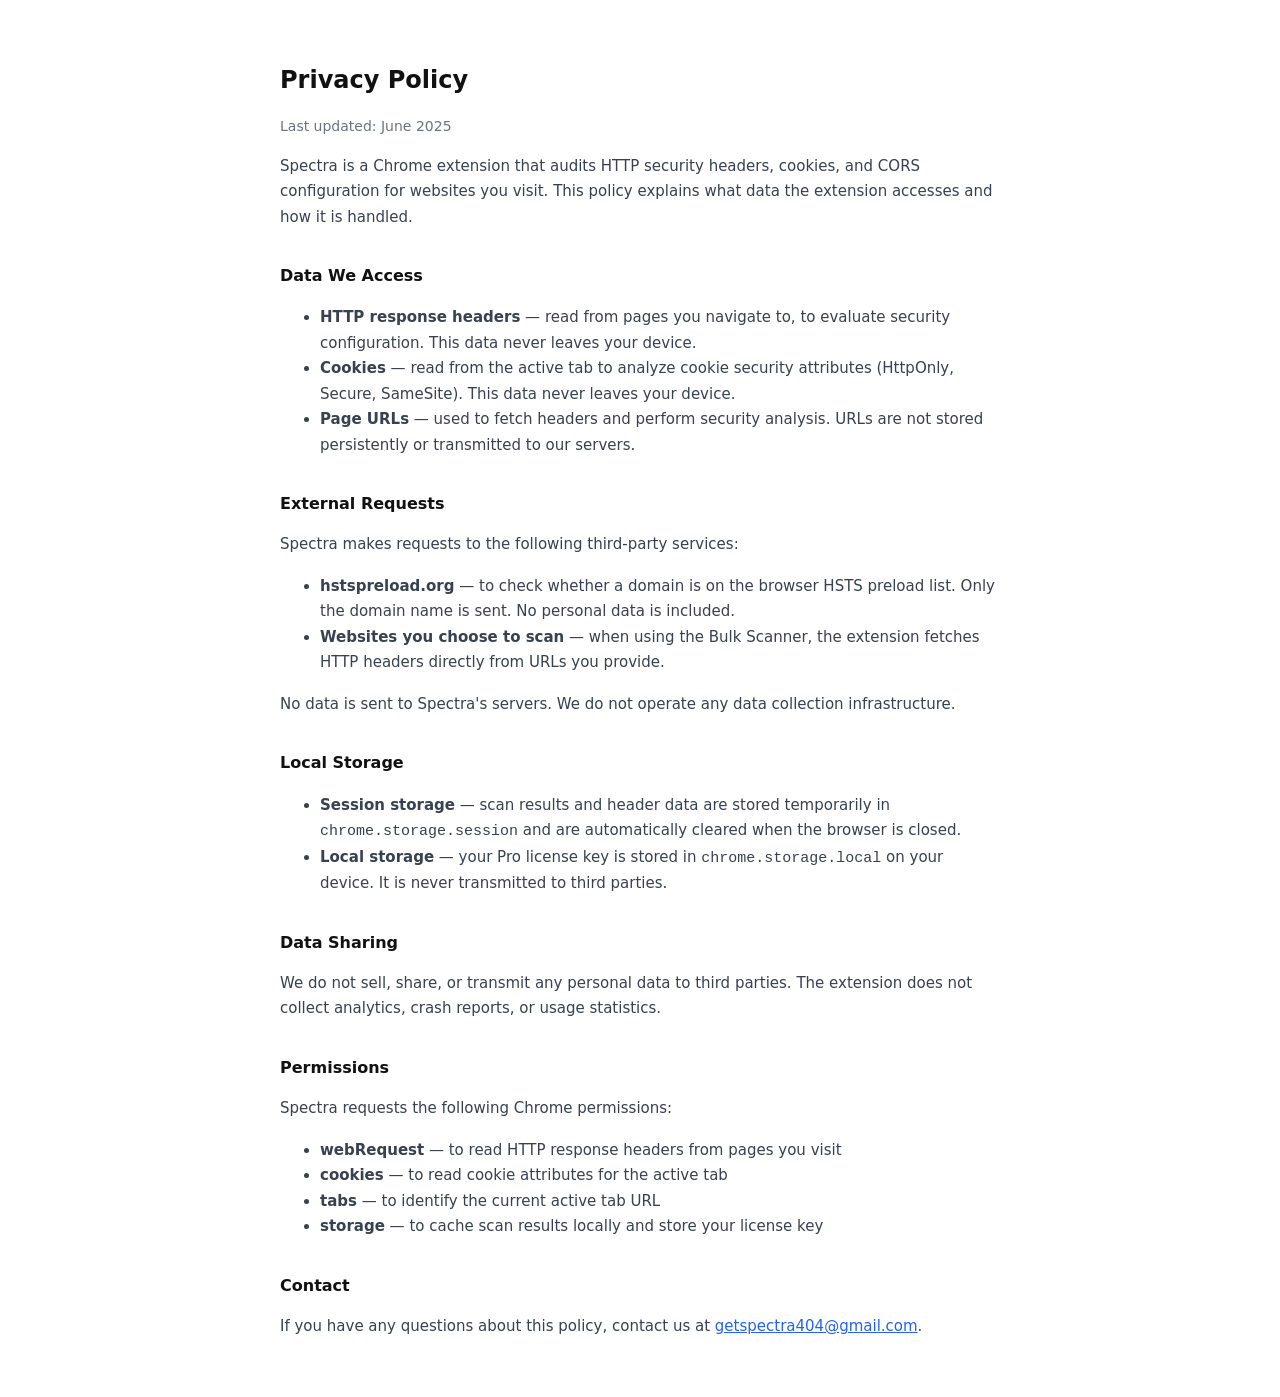
==== privacy-policy.html @ 6d862b85 "Policy_V1 Policy_V1" ====
<!DOCTYPE html>
<html lang="en">
<head>
  <meta charset="UTF-8" />
  <meta name="viewport" content="width=device-width, initial-scale=1.0" />
  <title>Privacy Policy – Spectra</title>
  <style>
    body { font-family: system-ui, sans-serif; max-width: 720px; margin: 60px auto; padding: 0 24px; color: #111; line-height: 1.7; }
    h1 { font-size: 24px; margin-bottom: 4px; }
    h2 { font-size: 16px; margin-top: 32px; }
    p, li { font-size: 15px; color: #374151; }
    a { color: #2563eb; }
  </style>
</head>
<body>

  <h1>Privacy Policy</h1>
  <p style="color:#6b7280;font-size:14px">Last updated: June 2025</p>

  <p>Spectra is a Chrome extension that audits HTTP security headers, cookies, and CORS configuration for websites you visit. This policy explains what data the extension accesses and how it is handled.</p>

  <h2>Data We Access</h2>
  <ul>
    <li><strong>HTTP response headers</strong> — read from pages you navigate to, to evaluate security configuration. This data never leaves your device.</li>
    <li><strong>Cookies</strong> — read from the active tab to analyze cookie security attributes (HttpOnly, Secure, SameSite). This data never leaves your device.</li>
    <li><strong>Page URLs</strong> — used to fetch headers and perform security analysis. URLs are not stored persistently or transmitted to our servers.</li>
  </ul>

  <h2>External Requests</h2>
  <p>Spectra makes requests to the following third-party services:</p>
  <ul>
    <li><strong>hstspreload.org</strong> — to check whether a domain is on the browser HSTS preload list. Only the domain name is sent. No personal data is included.</li>
    <li><strong>Websites you choose to scan</strong> — when using the Bulk Scanner, the extension fetches HTTP headers directly from URLs you provide.</li>
  </ul>
  <p>No data is sent to Spectra's servers. We do not operate any data collection infrastructure.</p>

  <h2>Local Storage</h2>
  <ul>
    <li><strong>Session storage</strong> — scan results and header data are stored temporarily in <code>chrome.storage.session</code> and are automatically cleared when the browser is closed.</li>
    <li><strong>Local storage</strong> — your Pro license key is stored in <code>chrome.storage.local</code> on your device. It is never transmitted to third parties.</li>
  </ul>

  <h2>Data Sharing</h2>
  <p>We do not sell, share, or transmit any personal data to third parties. The extension does not collect analytics, crash reports, or usage statistics.</p>

  <h2>Permissions</h2>
  <p>Spectra requests the following Chrome permissions:</p>
  <ul>
    <li><strong>webRequest</strong> — to read HTTP response headers from pages you visit</li>
    <li><strong>cookies</strong> — to read cookie attributes for the active tab</li>
    <li><strong>tabs</strong> — to identify the current active tab URL</li>
    <li><strong>storage</strong> — to cache scan results locally and store your license key</li>
  </ul>

  <h2>Contact</h2>
  <p>If you have any questions about this policy, contact us at <a href="mailto:getspectra404@gmail.com">getspectra404@gmail.com</a>.</p>

</body>
</html>
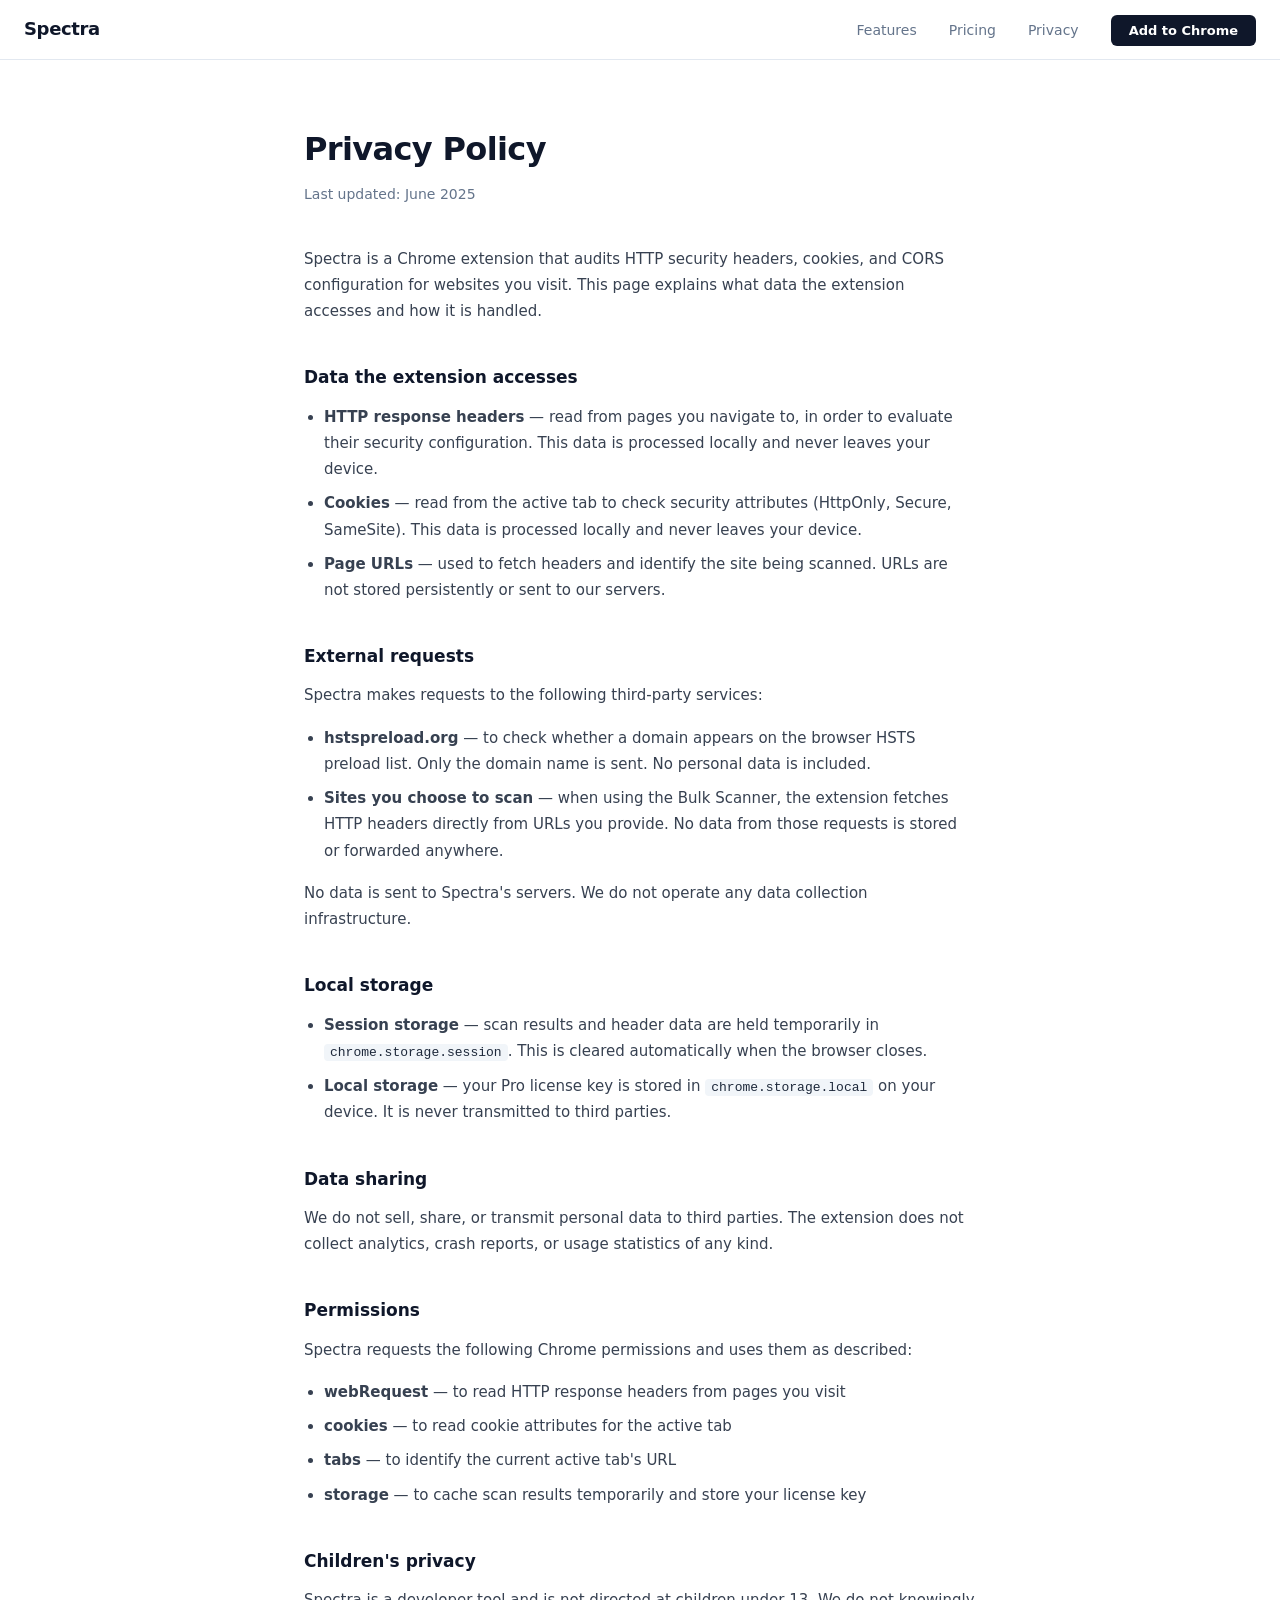
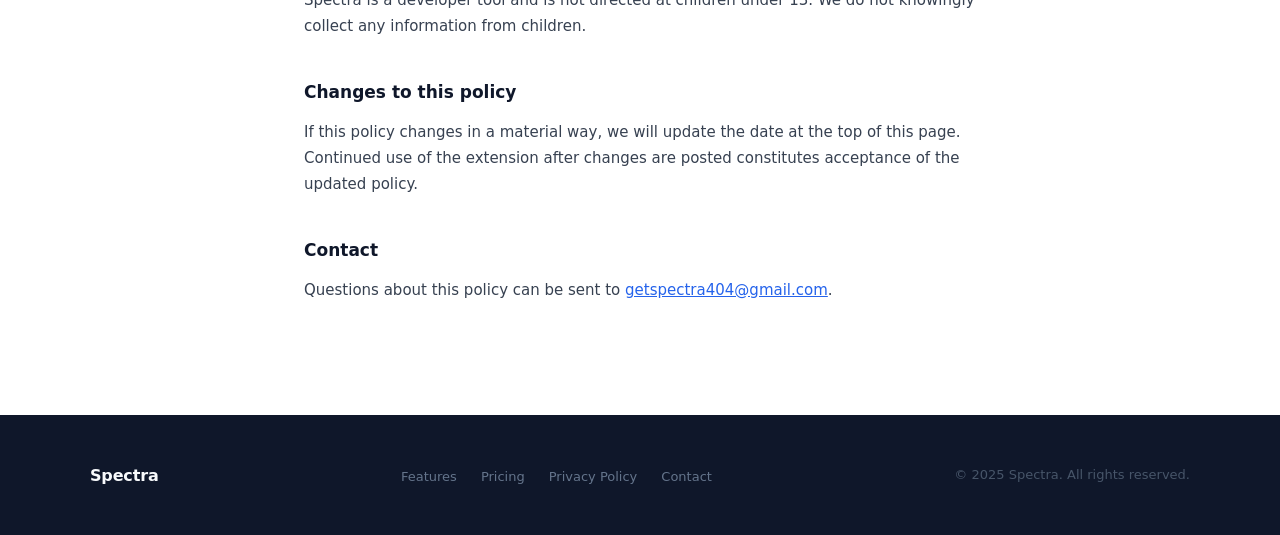
==== commit 67a04619: "Full-site_V1 Full-Site_V1" ====
--- a/privacy-policy.html
+++ b/privacy-policy.html
@@ -3,57 +3,135 @@
 <head>
   <meta charset="UTF-8" />
   <meta name="viewport" content="width=device-width, initial-scale=1.0" />
-  <title>Privacy Policy – Spectra</title>
-  <style>
-    body { font-family: system-ui, sans-serif; max-width: 720px; margin: 60px auto; padding: 0 24px; color: #111; line-height: 1.7; }
-    h1 { font-size: 24px; margin-bottom: 4px; }
-    h2 { font-size: 16px; margin-top: 32px; }
-    p, li { font-size: 15px; color: #374151; }
-    a { color: #2563eb; }
-  </style>
+  <title>Privacy Policy - Spectra</title>
+  <link rel="stylesheet" href="style.css" />
 </head>
 <body>
 
+<nav>
+  <a href="/" class="nav-logo">Spectra</a>
+  <ul class="nav-links" id="nav-links">
+    <li><a href="/#features">Features</a></li>
+    <li><a href="/#pricing">Pricing</a></li>
+    <li><a href="privacy-policy.html">Privacy</a></li>
+    <li><a href="#" class="nav-cta">Add to Chrome</a></li>
+  </ul>
+  <button class="nav-toggle" id="nav-toggle" aria-label="Toggle menu">
+    <svg width="20" height="20" fill="none" stroke="currentColor" stroke-width="2" viewBox="0 0 24 24">
+      <path d="M3 12h18M3 6h18M3 18h18"/>
+    </svg>
+  </button>
+</nav>
+
+<div class="policy-page">
   <h1>Privacy Policy</h1>
-  <p style="color:#6b7280;font-size:14px">Last updated: June 2025</p>
+  <span class="policy-date">Last updated: June 2025</span>
 
-  <p>Spectra is a Chrome extension that audits HTTP security headers, cookies, and CORS configuration for websites you visit. This policy explains what data the extension accesses and how it is handled.</p>
+  <p>
+    Spectra is a Chrome extension that audits HTTP security headers, cookies, and CORS
+    configuration for websites you visit. This page explains what data the extension
+    accesses and how it is handled.
+  </p>
 
-  <h2>Data We Access</h2>
+  <h2>Data the extension accesses</h2>
   <ul>
-    <li><strong>HTTP response headers</strong> — read from pages you navigate to, to evaluate security configuration. This data never leaves your device.</li>
-    <li><strong>Cookies</strong> — read from the active tab to analyze cookie security attributes (HttpOnly, Secure, SameSite). This data never leaves your device.</li>
-    <li><strong>Page URLs</strong> — used to fetch headers and perform security analysis. URLs are not stored persistently or transmitted to our servers.</li>
+    <li>
+      <strong>HTTP response headers</strong> — read from pages you navigate to, in order
+      to evaluate their security configuration. This data is processed locally and never
+      leaves your device.
+    </li>
+    <li>
+      <strong>Cookies</strong> — read from the active tab to check security attributes
+      (HttpOnly, Secure, SameSite). This data is processed locally and never leaves your device.
+    </li>
+    <li>
+      <strong>Page URLs</strong> — used to fetch headers and identify the site being scanned.
+      URLs are not stored persistently or sent to our servers.
+    </li>
   </ul>
 
-  <h2>External Requests</h2>
+  <h2>External requests</h2>
   <p>Spectra makes requests to the following third-party services:</p>
   <ul>
-    <li><strong>hstspreload.org</strong> — to check whether a domain is on the browser HSTS preload list. Only the domain name is sent. No personal data is included.</li>
-    <li><strong>Websites you choose to scan</strong> — when using the Bulk Scanner, the extension fetches HTTP headers directly from URLs you provide.</li>
+    <li>
+      <strong>hstspreload.org</strong> — to check whether a domain appears on the browser
+      HSTS preload list. Only the domain name is sent. No personal data is included.
+    </li>
+    <li>
+      <strong>Sites you choose to scan</strong> — when using the Bulk Scanner, the extension
+      fetches HTTP headers directly from URLs you provide. No data from those requests is
+      stored or forwarded anywhere.
+    </li>
   </ul>
-  <p>No data is sent to Spectra's servers. We do not operate any data collection infrastructure.</p>
+  <p>
+    No data is sent to Spectra's servers. We do not operate any data collection infrastructure.
+  </p>
 
-  <h2>Local Storage</h2>
+  <h2>Local storage</h2>
   <ul>
-    <li><strong>Session storage</strong> — scan results and header data are stored temporarily in <code>chrome.storage.session</code> and are automatically cleared when the browser is closed.</li>
-    <li><strong>Local storage</strong> — your Pro license key is stored in <code>chrome.storage.local</code> on your device. It is never transmitted to third parties.</li>
+    <li>
+      <strong>Session storage</strong> — scan results and header data are held temporarily
+      in <code>chrome.storage.session</code>. This is cleared automatically when the browser closes.
+    </li>
+    <li>
+      <strong>Local storage</strong> — your Pro license key is stored in
+      <code>chrome.storage.local</code> on your device. It is never transmitted to third parties.
+    </li>
   </ul>
 
-  <h2>Data Sharing</h2>
-  <p>We do not sell, share, or transmit any personal data to third parties. The extension does not collect analytics, crash reports, or usage statistics.</p>
+  <h2>Data sharing</h2>
+  <p>
+    We do not sell, share, or transmit personal data to third parties. The extension does
+    not collect analytics, crash reports, or usage statistics of any kind.
+  </p>
 
   <h2>Permissions</h2>
-  <p>Spectra requests the following Chrome permissions:</p>
+  <p>Spectra requests the following Chrome permissions and uses them as described:</p>
   <ul>
     <li><strong>webRequest</strong> — to read HTTP response headers from pages you visit</li>
     <li><strong>cookies</strong> — to read cookie attributes for the active tab</li>
-    <li><strong>tabs</strong> — to identify the current active tab URL</li>
-    <li><strong>storage</strong> — to cache scan results locally and store your license key</li>
+    <li><strong>tabs</strong> — to identify the current active tab's URL</li>
+    <li><strong>storage</strong> — to cache scan results temporarily and store your license key</li>
   </ul>
 
+  <h2>Children's privacy</h2>
+  <p>
+    Spectra is a developer tool and is not directed at children under 13. We do not
+    knowingly collect any information from children.
+  </p>
+
+  <h2>Changes to this policy</h2>
+  <p>
+    If this policy changes in a material way, we will update the date at the top of this page.
+    Continued use of the extension after changes are posted constitutes acceptance of the
+    updated policy.
+  </p>
+
   <h2>Contact</h2>
-  <p>If you have any questions about this policy, contact us at <a href="mailto:getspectra404@gmail.com">getspectra404@gmail.com</a>.</p>
+  <p>
+    Questions about this policy can be sent to
+    <a href="mailto:getspectra404@gmail.com">getspectra404@gmail.com</a>.
+  </p>
+</div>
+
+<footer>
+  <div class="footer-inner">
+    <a href="/" class="footer-logo">Spectra</a>
+    <ul class="footer-links">
+      <li><a href="/#features">Features</a></li>
+      <li><a href="/#pricing">Pricing</a></li>
+      <li><a href="privacy-policy.html">Privacy Policy</a></li>
+      <li><a href="mailto:getspectra404@gmail.com">Contact</a></li>
+    </ul>
+    <p class="footer-copy">&copy; 2025 Spectra. All rights reserved.</p>
+  </div>
+</footer>
+
+<script>
+  const toggle = document.getElementById('nav-toggle');
+  const links  = document.getElementById('nav-links');
+  toggle.addEventListener('click', () => links.classList.toggle('open'));
+</script>
 
 </body>
 </html>
--- a/style.css
+++ b/style.css
@@ -0,0 +1,715 @@
+*, *::before, *::after { box-sizing: border-box; margin: 0; padding: 0; }
+
+:root {
+  --dark:        #0f172a;
+  --dark-2:      #1e293b;
+  --dark-3:      #334155;
+  --light:       #f8fafc;
+  --white:       #ffffff;
+  --text:        #0f172a;
+  --text-muted:  #64748b;
+  --text-light:  #f8fafc;
+  --text-dim:    #94a3b8;
+  --accent:      #2563eb;
+  --accent-h:    #1d4ed8;
+  --green:       #16a34a;
+  --red:         #dc2626;
+  --yellow:      #d97706;
+  --border:      #e2e8f0;
+  --radius:      10px;
+}
+
+html { scroll-behavior: smooth; }
+
+body {
+  font-family: -apple-system, BlinkMacSystemFont, 'Segoe UI', system-ui, sans-serif;
+  color: var(--text);
+  font-size: 16px;
+  line-height: 1.6;
+  background: var(--white);
+  -webkit-font-smoothing: antialiased;
+}
+
+/* ── Nav ── */
+nav {
+  position: sticky;
+  top: 0;
+  z-index: 100;
+  background: rgba(255,255,255,0.92);
+  backdrop-filter: blur(12px);
+  border-bottom: 1px solid var(--border);
+  padding: 0 24px;
+  height: 60px;
+  display: flex;
+  align-items: center;
+  justify-content: space-between;
+}
+
+.nav-logo {
+  font-size: 18px;
+  font-weight: 700;
+  color: var(--dark);
+  letter-spacing: -0.02em;
+  text-decoration: none;
+}
+
+.nav-links {
+  display: flex;
+  align-items: center;
+  gap: 32px;
+  list-style: none;
+}
+
+.nav-links a {
+  font-size: 14px;
+  color: var(--text-muted);
+  text-decoration: none;
+  font-weight: 500;
+  transition: color 0.15s;
+}
+
+.nav-links a:hover { color: var(--text); }
+
+.nav-cta {
+  background: var(--dark);
+  color: var(--white) !important;
+  padding: 8px 18px;
+  border-radius: 6px;
+  font-size: 13px !important;
+  font-weight: 600 !important;
+  transition: background 0.15s !important;
+}
+
+.nav-cta:hover { background: #1f2937 !important; color: var(--white) !important; }
+
+.nav-toggle {
+  display: none;
+  background: none;
+  border: none;
+  cursor: pointer;
+  padding: 4px;
+  color: var(--text);
+}
+
+/* ── Hero ── */
+.hero {
+  background: var(--dark);
+  padding: 96px 24px 80px;
+  display: flex;
+  align-items: center;
+  justify-content: center;
+  gap: 64px;
+  overflow: hidden;
+}
+
+.hero-copy { max-width: 500px; }
+
+.hero-eyebrow {
+  display: inline-block;
+  font-size: 12px;
+  font-weight: 600;
+  letter-spacing: 0.1em;
+  text-transform: uppercase;
+  color: var(--accent);
+  background: rgba(37,99,235,0.15);
+  padding: 4px 12px;
+  border-radius: 20px;
+  margin-bottom: 20px;
+}
+
+.hero h1 {
+  font-size: 48px;
+  font-weight: 700;
+  line-height: 1.1;
+  letter-spacing: -0.03em;
+  color: var(--text-light);
+  margin-bottom: 20px;
+}
+
+.hero h1 span { color: var(--accent); }
+
+.hero-sub {
+  font-size: 17px;
+  color: var(--text-dim);
+  line-height: 1.7;
+  margin-bottom: 36px;
+  max-width: 420px;
+}
+
+.hero-actions {
+  display: flex;
+  align-items: center;
+  gap: 16px;
+  flex-wrap: wrap;
+}
+
+.btn-primary {
+  display: inline-flex;
+  align-items: center;
+  gap: 8px;
+  background: var(--accent);
+  color: var(--white);
+  padding: 12px 24px;
+  border-radius: 7px;
+  font-size: 15px;
+  font-weight: 600;
+  text-decoration: none;
+  transition: background 0.15s, transform 0.1s;
+}
+
+.btn-primary:hover { background: var(--accent-h); transform: translateY(-1px); }
+
+.btn-secondary {
+  display: inline-flex;
+  align-items: center;
+  gap: 8px;
+  color: var(--text-dim);
+  font-size: 14px;
+  font-weight: 500;
+  text-decoration: none;
+  transition: color 0.15s;
+}
+
+.btn-secondary:hover { color: var(--text-light); }
+
+.hero-note {
+  margin-top: 16px;
+  font-size: 12px;
+  color: #475569;
+}
+
+/* ── Popup Mockup ── */
+.mock-wrap {
+  flex-shrink: 0;
+  perspective: 1000px;
+}
+
+.mock-popup {
+  width: 340px;
+  background: var(--white);
+  border-radius: 12px;
+  overflow: hidden;
+  box-shadow: 0 32px 80px rgba(0,0,0,0.5), 0 0 0 1px rgba(255,255,255,0.06);
+  transform: rotateY(-6deg) rotateX(2deg);
+  font-size: 12px;
+  font-family: -apple-system, BlinkMacSystemFont, 'Segoe UI', system-ui, sans-serif;
+}
+
+.mock-bar {
+  display: flex;
+  align-items: center;
+  justify-content: space-between;
+  padding: 10px 14px;
+  background: var(--dark);
+  color: var(--text-light);
+}
+
+.mock-bar-brand { font-size: 13px; font-weight: 600; }
+.mock-bar-url   { font-size: 11px; color: #64748b; }
+
+.mock-score-section {
+  padding: 12px 14px 10px;
+  border-bottom: 1px solid #f1f5f9;
+}
+
+.mock-score-lbl {
+  font-size: 10px;
+  font-weight: 600;
+  text-transform: uppercase;
+  letter-spacing: 0.07em;
+  color: #94a3b8;
+  margin-bottom: 6px;
+}
+
+.mock-score-row {
+  display: flex;
+  align-items: baseline;
+  gap: 8px;
+  margin-bottom: 8px;
+}
+
+.mock-grade {
+  font-size: 22px;
+  font-weight: 800;
+  color: #16a34a;
+  line-height: 1;
+}
+
+.mock-grade-desc {
+  font-size: 13px;
+  font-weight: 600;
+  color: #374151;
+}
+
+.mock-score-num {
+  margin-left: auto;
+  font-size: 16px;
+  font-weight: 700;
+  color: var(--dark);
+}
+
+.mock-progress {
+  height: 3px;
+  background: #f1f5f9;
+  border-radius: 2px;
+}
+
+.mock-progress-fill {
+  height: 100%;
+  width: 84%;
+  background: #16a34a;
+  border-radius: 2px;
+}
+
+.mock-tabs {
+  display: flex;
+  background: #f9fafb;
+  border-bottom: 1px solid #e5e7eb;
+}
+
+.mock-tab {
+  padding: 7px 16px;
+  font-size: 11px;
+  font-weight: 600;
+  color: #6b7280;
+  border-bottom: 2px solid transparent;
+  margin-bottom: -1px;
+}
+
+.mock-tab.active {
+  color: var(--dark);
+  border-bottom-color: var(--dark);
+}
+
+.mock-tab .pro-tag {
+  font-size: 8px;
+  background: #eff6ff;
+  color: #1d4ed8;
+  padding: 1px 4px;
+  border-radius: 3px;
+  margin-left: 4px;
+  font-weight: 700;
+}
+
+.mock-rows { list-style: none; }
+
+.mock-row {
+  display: grid;
+  grid-template-columns: 22px 1fr 80px 60px;
+  align-items: center;
+  padding: 8px 14px;
+  border-bottom: 1px solid #f3f4f6;
+  gap: 2px;
+}
+
+.mock-dot {
+  width: 7px;
+  height: 7px;
+  border-radius: 50%;
+}
+
+.mock-dot.green  { background: #16a34a; }
+.mock-dot.red    { background: #dc2626; }
+
+.mock-hname {
+  font-size: 11px;
+  font-weight: 500;
+  color: #111827;
+  overflow: hidden;
+  text-overflow: ellipsis;
+  white-space: nowrap;
+}
+
+.mock-risk {
+  font-size: 10px;
+  font-weight: 600;
+  text-align: center;
+}
+
+.mock-risk.high   { color: #b91c1c; }
+.mock-risk.medium { color: #92400e; }
+.mock-risk.low    { color: #6b7280; }
+
+.mock-status {
+  font-size: 10px;
+  font-weight: 600;
+  text-align: center;
+  padding: 2px 0;
+  border-radius: 3px;
+}
+
+.mock-status.active  { color: #166534; background: #dcfce7; }
+.mock-status.missing { color: #991b1b; background: #fee2e2; }
+
+/* ── Section base ── */
+section { padding: 88px 24px; }
+
+.section-inner {
+  max-width: 1100px;
+  margin: 0 auto;
+}
+
+.section-tag {
+  display: inline-block;
+  font-size: 12px;
+  font-weight: 600;
+  letter-spacing: 0.08em;
+  text-transform: uppercase;
+  color: var(--accent);
+  margin-bottom: 12px;
+}
+
+.section-heading {
+  font-size: 34px;
+  font-weight: 700;
+  letter-spacing: -0.02em;
+  line-height: 1.2;
+  color: var(--dark);
+  margin-bottom: 16px;
+}
+
+.section-sub {
+  font-size: 17px;
+  color: var(--text-muted);
+  max-width: 540px;
+  line-height: 1.7;
+  margin-bottom: 56px;
+}
+
+/* ── Features ── */
+.features { background: var(--light); }
+
+.features-grid {
+  display: grid;
+  grid-template-columns: repeat(3, 1fr);
+  gap: 20px;
+}
+
+.feature-card {
+  background: var(--white);
+  border: 1px solid var(--border);
+  border-radius: var(--radius);
+  padding: 28px 24px;
+  transition: box-shadow 0.2s, transform 0.2s;
+}
+
+.feature-card:hover {
+  box-shadow: 0 8px 32px rgba(0,0,0,0.08);
+  transform: translateY(-2px);
+}
+
+.feature-icon {
+  width: 40px;
+  height: 40px;
+  border-radius: 8px;
+  display: flex;
+  align-items: center;
+  justify-content: center;
+  margin-bottom: 16px;
+  background: #eff6ff;
+}
+
+.feature-icon svg { width: 20px; height: 20px; stroke: var(--accent); }
+
+.feature-card h3 {
+  font-size: 15px;
+  font-weight: 600;
+  color: var(--dark);
+  margin-bottom: 8px;
+  display: flex;
+  align-items: center;
+  gap: 8px;
+}
+
+.pro-badge {
+  font-size: 10px;
+  font-weight: 700;
+  letter-spacing: 0.05em;
+  background: #eff6ff;
+  color: #1d4ed8;
+  padding: 2px 6px;
+  border-radius: 4px;
+}
+
+.feature-card p {
+  font-size: 14px;
+  color: var(--text-muted);
+  line-height: 1.65;
+}
+
+/* ── Pricing ── */
+.pricing { background: var(--white); }
+
+.pricing-grid {
+  display: grid;
+  grid-template-columns: 1fr 1fr;
+  gap: 24px;
+  max-width: 760px;
+}
+
+.pricing-card {
+  border: 1px solid var(--border);
+  border-radius: 12px;
+  padding: 36px 32px;
+}
+
+.pricing-card.featured {
+  border-color: var(--accent);
+  box-shadow: 0 0 0 3px rgba(37,99,235,0.1);
+  position: relative;
+}
+
+.featured-tag {
+  position: absolute;
+  top: -13px;
+  left: 50%;
+  transform: translateX(-50%);
+  background: var(--accent);
+  color: var(--white);
+  font-size: 11px;
+  font-weight: 700;
+  letter-spacing: 0.06em;
+  text-transform: uppercase;
+  padding: 4px 14px;
+  border-radius: 20px;
+  white-space: nowrap;
+}
+
+.pricing-tier {
+  font-size: 13px;
+  font-weight: 600;
+  text-transform: uppercase;
+  letter-spacing: 0.08em;
+  color: var(--text-muted);
+  margin-bottom: 8px;
+}
+
+.pricing-price {
+  font-size: 40px;
+  font-weight: 700;
+  letter-spacing: -0.03em;
+  color: var(--dark);
+  line-height: 1;
+  margin-bottom: 4px;
+}
+
+.pricing-price span {
+  font-size: 16px;
+  font-weight: 500;
+  color: var(--text-muted);
+  letter-spacing: 0;
+}
+
+.pricing-note {
+  font-size: 13px;
+  color: var(--text-muted);
+  margin-bottom: 28px;
+}
+
+.pricing-divider {
+  border: none;
+  border-top: 1px solid var(--border);
+  margin-bottom: 24px;
+}
+
+.pricing-features {
+  list-style: none;
+  display: flex;
+  flex-direction: column;
+  gap: 12px;
+  margin-bottom: 32px;
+}
+
+.pricing-features li {
+  display: flex;
+  align-items: flex-start;
+  gap: 10px;
+  font-size: 14px;
+  color: var(--text);
+}
+
+.pricing-features li .check {
+  width: 18px;
+  height: 18px;
+  border-radius: 50%;
+  background: #dcfce7;
+  display: flex;
+  align-items: center;
+  justify-content: center;
+  flex-shrink: 0;
+  margin-top: 2px;
+}
+
+.pricing-features li .check svg {
+  width: 10px;
+  height: 10px;
+  stroke: var(--green);
+  stroke-width: 2.5;
+}
+
+.btn-pricing {
+  display: block;
+  text-align: center;
+  padding: 12px;
+  border-radius: 7px;
+  font-size: 14px;
+  font-weight: 600;
+  text-decoration: none;
+  transition: background 0.15s, transform 0.1s;
+}
+
+.btn-pricing-free {
+  background: var(--light);
+  color: var(--dark);
+  border: 1px solid var(--border);
+}
+
+.btn-pricing-free:hover { background: #e2e8f0; }
+
+.btn-pricing-pro {
+  background: var(--accent);
+  color: var(--white);
+}
+
+.btn-pricing-pro:hover { background: var(--accent-h); transform: translateY(-1px); }
+
+/* ── Footer ── */
+footer {
+  background: var(--dark);
+  padding: 48px 24px;
+}
+
+.footer-inner {
+  max-width: 1100px;
+  margin: 0 auto;
+  display: flex;
+  align-items: center;
+  justify-content: space-between;
+  gap: 24px;
+  flex-wrap: wrap;
+}
+
+.footer-logo {
+  font-size: 16px;
+  font-weight: 700;
+  color: var(--text-light);
+  text-decoration: none;
+  letter-spacing: -0.01em;
+}
+
+.footer-links {
+  display: flex;
+  gap: 24px;
+  list-style: none;
+}
+
+.footer-links a {
+  font-size: 13px;
+  color: #64748b;
+  text-decoration: none;
+  transition: color 0.15s;
+}
+
+.footer-links a:hover { color: var(--text-dim); }
+
+.footer-copy {
+  font-size: 13px;
+  color: #475569;
+}
+
+/* ── Privacy policy page ── */
+.policy-page {
+  max-width: 720px;
+  margin: 0 auto;
+  padding: 64px 24px 96px;
+}
+
+.policy-page h1 {
+  font-size: 32px;
+  font-weight: 700;
+  color: var(--dark);
+  margin-bottom: 8px;
+  letter-spacing: -0.02em;
+}
+
+.policy-date {
+  font-size: 14px;
+  color: var(--text-muted);
+  margin-bottom: 40px;
+  display: block;
+}
+
+.policy-page h2 {
+  font-size: 17px;
+  font-weight: 600;
+  color: var(--dark);
+  margin-top: 40px;
+  margin-bottom: 12px;
+}
+
+.policy-page p {
+  font-size: 15px;
+  color: #374151;
+  line-height: 1.75;
+  margin-bottom: 16px;
+}
+
+.policy-page ul {
+  padding-left: 20px;
+  margin-bottom: 16px;
+}
+
+.policy-page li {
+  font-size: 15px;
+  color: #374151;
+  line-height: 1.75;
+  margin-bottom: 8px;
+}
+
+.policy-page a { color: var(--accent); }
+
+code {
+  font-family: 'SFMono-Regular', 'Menlo', 'Consolas', monospace;
+  font-size: 13px;
+  background: #f1f5f9;
+  color: #1e293b;
+  padding: 1px 6px;
+  border-radius: 4px;
+}
+
+/* ── Responsive ── */
+@media (max-width: 900px) {
+  .hero {
+    flex-direction: column;
+    padding: 64px 24px 56px;
+    text-align: center;
+    gap: 48px;
+  }
+  .hero-sub { margin: 0 auto 36px; }
+  .hero-actions { justify-content: center; }
+  .mock-wrap { display: none; }
+  .features-grid { grid-template-columns: 1fr 1fr; }
+  .section-heading { font-size: 28px; }
+  .hero h1 { font-size: 36px; }
+}
+
+@media (max-width: 640px) {
+  .nav-links { display: none; }
+  .nav-links.open {
+    display: flex;
+    flex-direction: column;
+    position: absolute;
+    top: 60px;
+    left: 0;
+    right: 0;
+    background: var(--white);
+    border-bottom: 1px solid var(--border);
+    padding: 16px 24px;
+    gap: 16px;
+  }
+  .nav-toggle { display: block; }
+  .features-grid { grid-template-columns: 1fr; }
+  .pricing-grid  { grid-template-columns: 1fr; }
+  .footer-inner  { flex-direction: column; align-items: flex-start; gap: 16px; }
+  section { padding: 64px 24px; }
+}
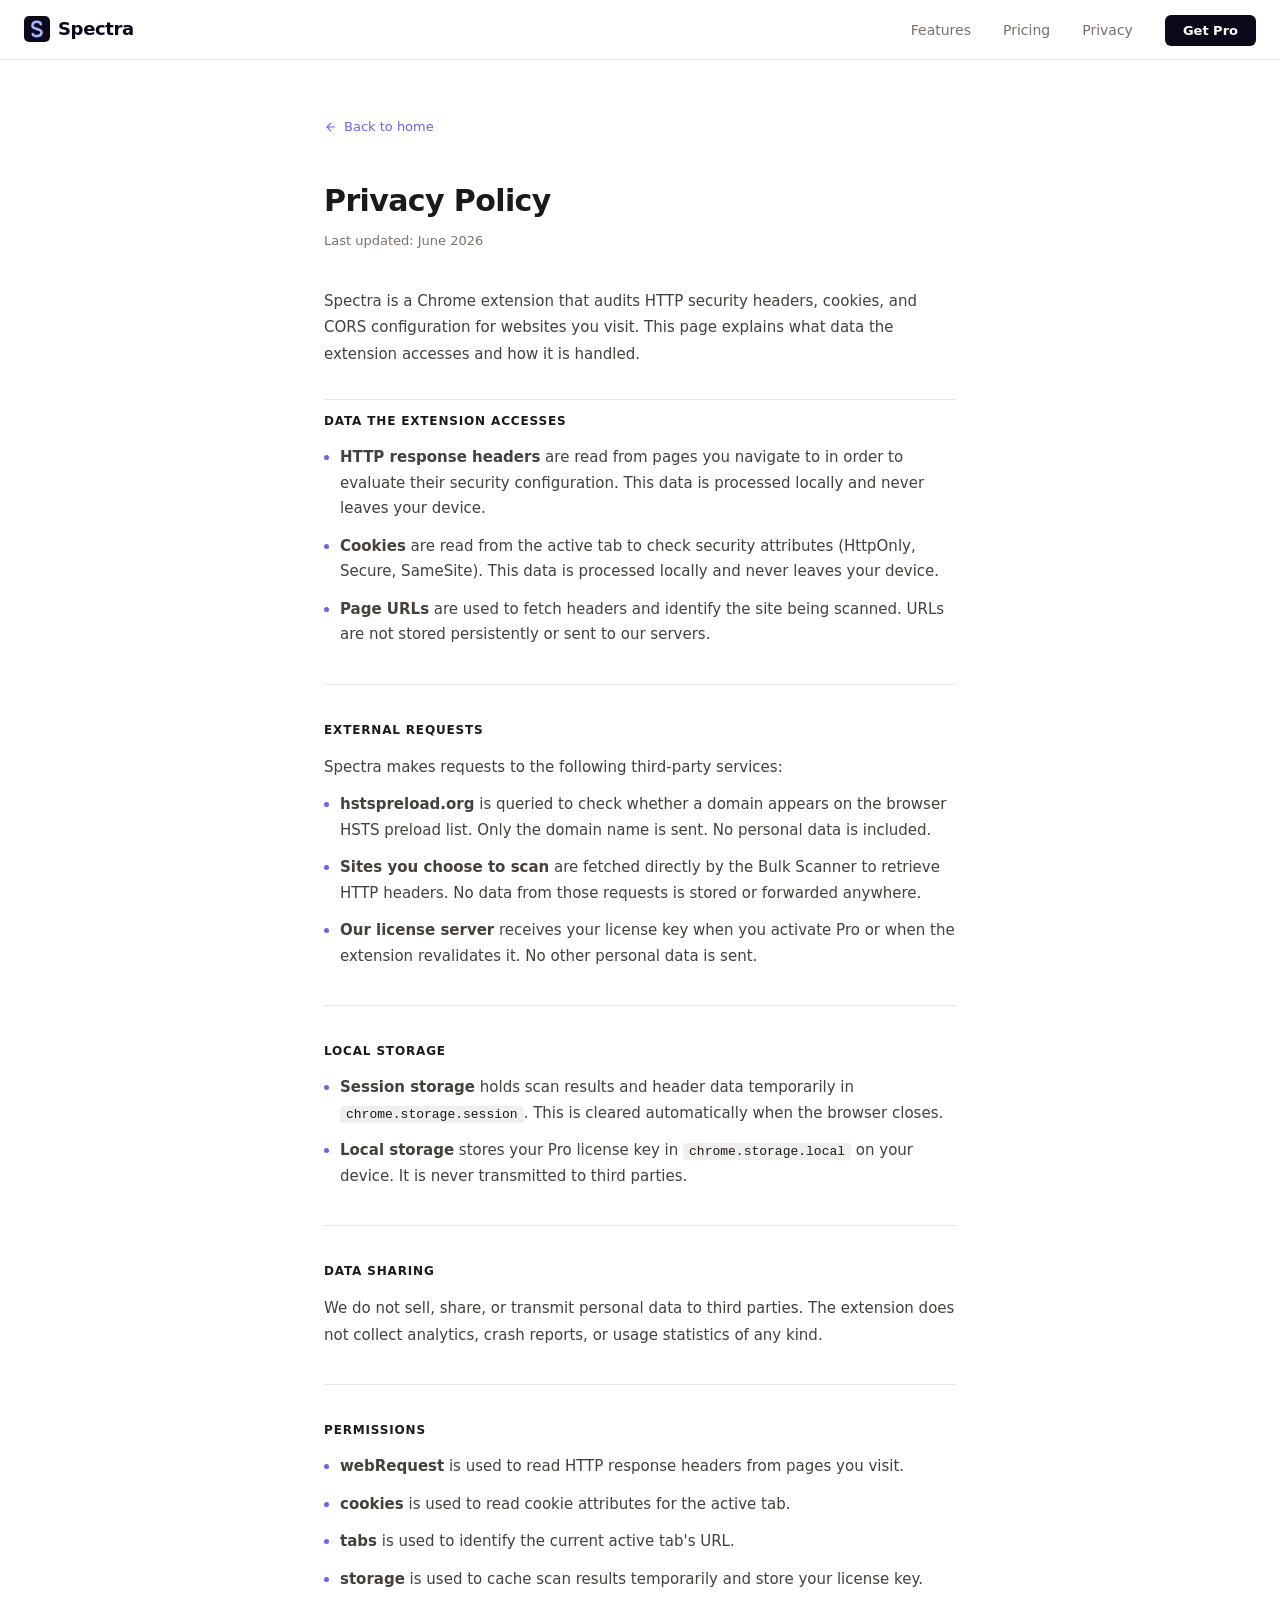
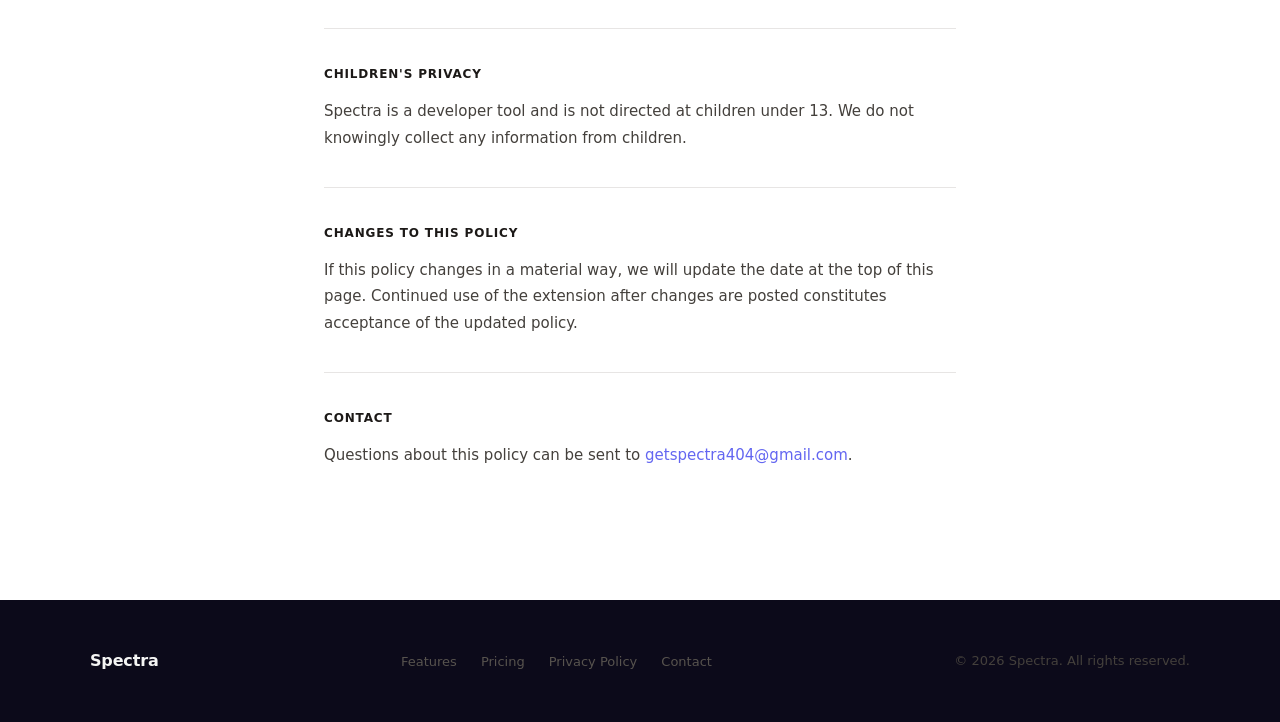
==== commit cb36d2d2: "Pre_Final_V2 Pre_Final_V2" ====
--- a/privacy-policy.html
+++ b/privacy-policy.html
@@ -3,18 +3,28 @@
 <head>
   <meta charset="UTF-8" />
   <meta name="viewport" content="width=device-width, initial-scale=1.0" />
-  <title>Privacy Policy - Spectra</title>
+  <title>Privacy Policy — Spectra</title>
+  <meta http-equiv="Content-Security-Policy" content="default-src 'self'; script-src 'self'; connect-src 'self'; style-src 'self' 'unsafe-inline'; img-src 'self' data:">
   <link rel="stylesheet" href="style.css" />
 </head>
 <body>
 
 <nav>
-  <a href="/" class="nav-logo">Spectra</a>
+  <a href="index.html" class="nav-logo">
+    <svg class="nav-icon" viewBox="0 0 28 28" fill="none" xmlns="http://www.w3.org/2000/svg">
+      <rect width="28" height="28" rx="5.5" fill="#0c0a1a"/>
+      <g stroke="#a5b4fc" stroke-linecap="round" fill="none" stroke-width="2.8">
+        <path d="M18.1 8.9 C18.1 5.5 10.0 4.8 9.1 9.7 C8.4 13.0 14 13.8 14 13.8"/>
+        <path d="M14 14.2 C14 14.2 19.5 14.9 18.8 18.6 C18.2 22.5 9.6 22.5 9.5 19.5"/>
+      </g>
+    </svg>
+    Spectra
+  </a>
   <ul class="nav-links" id="nav-links">
-    <li><a href="/#features">Features</a></li>
-    <li><a href="/#pricing">Pricing</a></li>
+    <li><a href="index.html#features">Features</a></li>
+    <li><a href="index.html#pricing">Pricing</a></li>
     <li><a href="privacy-policy.html">Privacy</a></li>
-    <li><a href="#" class="nav-cta">Add to Chrome</a></li>
+    <li><a href="index.html#pricing" class="nav-cta">Get Pro</a></li>
   </ul>
   <button class="nav-toggle" id="nav-toggle" aria-label="Toggle menu">
     <svg width="20" height="20" fill="none" stroke="currentColor" stroke-width="2" viewBox="0 0 24 24">
@@ -24,114 +34,131 @@
 </nav>
 
 <div class="policy-page">
+
+  <a href="index.html" class="policy-back">
+    <svg width="14" height="14" fill="none" stroke="currentColor" stroke-width="2" viewBox="0 0 24 24"><path d="M19 12H5M12 5l-7 7 7 7"/></svg>
+    Back to home
+  </a>
+
   <h1>Privacy Policy</h1>
-  <span class="policy-date">Last updated: June 2025</span>
+  <span class="policy-date">Last updated: June 2026</span>
 
-  <p>
+  <p class="policy-intro">
     Spectra is a Chrome extension that audits HTTP security headers, cookies, and CORS
     configuration for websites you visit. This page explains what data the extension
     accesses and how it is handled.
   </p>
 
-  <h2>Data the extension accesses</h2>
-  <ul>
-    <li>
-      <strong>HTTP response headers</strong> — read from pages you navigate to, in order
-      to evaluate their security configuration. This data is processed locally and never
-      leaves your device.
-    </li>
-    <li>
-      <strong>Cookies</strong> — read from the active tab to check security attributes
-      (HttpOnly, Secure, SameSite). This data is processed locally and never leaves your device.
-    </li>
-    <li>
-      <strong>Page URLs</strong> — used to fetch headers and identify the site being scanned.
-      URLs are not stored persistently or sent to our servers.
-    </li>
-  </ul>
+  <div class="policy-section">
+    <h2>Data the extension accesses</h2>
+    <ul>
+      <li>
+        <strong>HTTP response headers</strong> are read from pages you navigate to in order
+        to evaluate their security configuration. This data is processed locally and never
+        leaves your device.
+      </li>
+      <li>
+        <strong>Cookies</strong> are read from the active tab to check security attributes
+        (HttpOnly, Secure, SameSite). This data is processed locally and never leaves your device.
+      </li>
+      <li>
+        <strong>Page URLs</strong> are used to fetch headers and identify the site being scanned.
+        URLs are not stored persistently or sent to our servers.
+      </li>
+    </ul>
+  </div>
 
-  <h2>External requests</h2>
-  <p>Spectra makes requests to the following third-party services:</p>
-  <ul>
-    <li>
-      <strong>hstspreload.org</strong> — to check whether a domain appears on the browser
-      HSTS preload list. Only the domain name is sent. No personal data is included.
-    </li>
-    <li>
-      <strong>Sites you choose to scan</strong> — when using the Bulk Scanner, the extension
-      fetches HTTP headers directly from URLs you provide. No data from those requests is
-      stored or forwarded anywhere.
-    </li>
-  </ul>
-  <p>
-    No data is sent to Spectra's servers. We do not operate any data collection infrastructure.
-  </p>
+  <div class="policy-section">
+    <h2>External requests</h2>
+    <p>Spectra makes requests to the following third-party services:</p>
+    <ul>
+      <li>
+        <strong>hstspreload.org</strong> is queried to check whether a domain appears on the
+        browser HSTS preload list. Only the domain name is sent. No personal data is included.
+      </li>
+      <li>
+        <strong>Sites you choose to scan</strong> are fetched directly by the Bulk Scanner to
+        retrieve HTTP headers. No data from those requests is stored or forwarded anywhere.
+      </li>
+      <li>
+        <strong>Our license server</strong> receives your license key when you activate Pro or
+        when the extension revalidates it. No other personal data is sent.
+      </li>
+    </ul>
+  </div>
 
-  <h2>Local storage</h2>
-  <ul>
-    <li>
-      <strong>Session storage</strong> — scan results and header data are held temporarily
-      in <code>chrome.storage.session</code>. This is cleared automatically when the browser closes.
-    </li>
-    <li>
-      <strong>Local storage</strong> — your Pro license key is stored in
-      <code>chrome.storage.local</code> on your device. It is never transmitted to third parties.
-    </li>
-  </ul>
+  <div class="policy-section">
+    <h2>Local storage</h2>
+    <ul>
+      <li>
+        <strong>Session storage</strong> holds scan results and header data temporarily in
+        <code>chrome.storage.session</code>. This is cleared automatically when the browser closes.
+      </li>
+      <li>
+        <strong>Local storage</strong> stores your Pro license key in
+        <code>chrome.storage.local</code> on your device. It is never transmitted to third parties.
+      </li>
+    </ul>
+  </div>
 
-  <h2>Data sharing</h2>
-  <p>
-    We do not sell, share, or transmit personal data to third parties. The extension does
-    not collect analytics, crash reports, or usage statistics of any kind.
-  </p>
+  <div class="policy-section">
+    <h2>Data sharing</h2>
+    <p>
+      We do not sell, share, or transmit personal data to third parties. The extension does
+      not collect analytics, crash reports, or usage statistics of any kind.
+    </p>
+  </div>
 
-  <h2>Permissions</h2>
-  <p>Spectra requests the following Chrome permissions and uses them as described:</p>
-  <ul>
-    <li><strong>webRequest</strong> — to read HTTP response headers from pages you visit</li>
-    <li><strong>cookies</strong> — to read cookie attributes for the active tab</li>
-    <li><strong>tabs</strong> — to identify the current active tab's URL</li>
-    <li><strong>storage</strong> — to cache scan results temporarily and store your license key</li>
-  </ul>
+  <div class="policy-section">
+    <h2>Permissions</h2>
+    <ul>
+      <li><strong>webRequest</strong> is used to read HTTP response headers from pages you visit.</li>
+      <li><strong>cookies</strong> is used to read cookie attributes for the active tab.</li>
+      <li><strong>tabs</strong> is used to identify the current active tab's URL.</li>
+      <li><strong>storage</strong> is used to cache scan results temporarily and store your license key.</li>
+    </ul>
+  </div>
 
-  <h2>Children's privacy</h2>
-  <p>
-    Spectra is a developer tool and is not directed at children under 13. We do not
-    knowingly collect any information from children.
-  </p>
+  <div class="policy-section">
+    <h2>Children's privacy</h2>
+    <p>
+      Spectra is a developer tool and is not directed at children under 13. We do not
+      knowingly collect any information from children.
+    </p>
+  </div>
 
-  <h2>Changes to this policy</h2>
-  <p>
-    If this policy changes in a material way, we will update the date at the top of this page.
-    Continued use of the extension after changes are posted constitutes acceptance of the
-    updated policy.
-  </p>
+  <div class="policy-section">
+    <h2>Changes to this policy</h2>
+    <p>
+      If this policy changes in a material way, we will update the date at the top of this page.
+      Continued use of the extension after changes are posted constitutes acceptance of the updated policy.
+    </p>
+  </div>
 
-  <h2>Contact</h2>
-  <p>
-    Questions about this policy can be sent to
-    <a href="mailto:getspectra404@gmail.com">getspectra404@gmail.com</a>.
-  </p>
+  <div class="policy-section">
+    <h2>Contact</h2>
+    <p>
+      Questions about this policy can be sent to
+      <a href="mailto:getspectra404@gmail.com">getspectra404@gmail.com</a>.
+    </p>
+  </div>
+
 </div>
 
 <footer>
   <div class="footer-inner">
-    <a href="/" class="footer-logo">Spectra</a>
+    <a href="index.html" class="footer-logo">Spectra</a>
     <ul class="footer-links">
-      <li><a href="/#features">Features</a></li>
-      <li><a href="/#pricing">Pricing</a></li>
+      <li><a href="index.html#features">Features</a></li>
+      <li><a href="index.html#pricing">Pricing</a></li>
       <li><a href="privacy-policy.html">Privacy Policy</a></li>
       <li><a href="mailto:getspectra404@gmail.com">Contact</a></li>
     </ul>
-    <p class="footer-copy">&copy; 2025 Spectra. All rights reserved.</p>
+    <p class="footer-copy">&copy; 2026 Spectra. All rights reserved.</p>
   </div>
 </footer>
 
-<script>
-  const toggle = document.getElementById('nav-toggle');
-  const links  = document.getElementById('nav-links');
-  toggle.addEventListener('click', () => links.classList.toggle('open'));
-</script>
+<script src="nav.js" defer></script>
 
 </body>
 </html>
--- a/style.css
+++ b/style.css
@@ -1,21 +1,19 @@
 *, *::before, *::after { box-sizing: border-box; margin: 0; padding: 0; }
 
 :root {
-  --dark:        #0f172a;
-  --dark-2:      #1e293b;
-  --dark-3:      #334155;
-  --light:       #f8fafc;
+  --dark:        #0c0a1a;
+  --dark-2:      #1a1730;
+  --light:       #f9f8f6;
   --white:       #ffffff;
-  --text:        #0f172a;
-  --text-muted:  #64748b;
-  --text-light:  #f8fafc;
-  --text-dim:    #94a3b8;
-  --accent:      #2563eb;
-  --accent-h:    #1d4ed8;
+  --text:        #1c1917;
+  --text-muted:  #78716c;
+  --text-light:  #f5f5f4;
+  --text-dim:    #a8a29e;
+  --accent:      #6366f1;
+  --accent-h:    #4f46e5;
   --green:       #16a34a;
   --red:         #dc2626;
-  --yellow:      #d97706;
-  --border:      #e2e8f0;
+  --border:      #e7e5e4;
   --radius:      10px;
 }
 
@@ -30,7 +28,6 @@
   -webkit-font-smoothing: antialiased;
 }
 
-/* ── Nav ── */
 nav {
   position: sticky;
   top: 0;
@@ -51,6 +48,14 @@
   color: var(--dark);
   letter-spacing: -0.02em;
   text-decoration: none;
+  display: flex;
+  align-items: center;
+  gap: 8px;
+}
+.nav-icon {
+  width: 26px;
+  height: 26px;
+  flex-shrink: 0;
 }
 
 .nav-links {
@@ -80,7 +85,7 @@
   transition: background 0.15s !important;
 }
 
-.nav-cta:hover { background: #1f2937 !important; color: var(--white) !important; }
+.nav-cta:hover { background: var(--dark-2) !important; }
 
 .nav-toggle {
   display: none;
@@ -91,7 +96,6 @@
   color: var(--text);
 }
 
-/* ── Hero ── */
 .hero {
   background: var(--dark);
   padding: 96px 24px 80px;
@@ -103,19 +107,6 @@
 }
 
 .hero-copy { max-width: 500px; }
-
-.hero-eyebrow {
-  display: inline-block;
-  font-size: 12px;
-  font-weight: 600;
-  letter-spacing: 0.1em;
-  text-transform: uppercase;
-  color: var(--accent);
-  background: rgba(37,99,235,0.15);
-  padding: 4px 12px;
-  border-radius: 20px;
-  margin-bottom: 20px;
-}
 
 .hero h1 {
   font-size: 48px;
@@ -126,7 +117,7 @@
   margin-bottom: 20px;
 }
 
-.hero h1 span { color: var(--accent); }
+.hero h1 span { color: #a5b4fc; }
 
 .hero-sub {
   font-size: 17px;
@@ -160,9 +151,6 @@
 .btn-primary:hover { background: var(--accent-h); transform: translateY(-1px); }
 
 .btn-secondary {
-  display: inline-flex;
-  align-items: center;
-  gap: 8px;
   color: var(--text-dim);
   font-size: 14px;
   font-weight: 500;
@@ -175,10 +163,9 @@
 .hero-note {
   margin-top: 16px;
   font-size: 12px;
-  color: #475569;
-}
-
-/* ── Popup Mockup ── */
+  color: #57534e;
+}
+
 .mock-wrap {
   flex-shrink: 0;
   perspective: 1000px;
@@ -228,38 +215,12 @@
   margin-bottom: 8px;
 }
 
-.mock-grade {
-  font-size: 22px;
-  font-weight: 800;
-  color: #16a34a;
-  line-height: 1;
-}
-
-.mock-grade-desc {
-  font-size: 13px;
-  font-weight: 600;
-  color: #374151;
-}
-
-.mock-score-num {
-  margin-left: auto;
-  font-size: 16px;
-  font-weight: 700;
-  color: var(--dark);
-}
-
-.mock-progress {
-  height: 3px;
-  background: #f1f5f9;
-  border-radius: 2px;
-}
-
-.mock-progress-fill {
-  height: 100%;
-  width: 84%;
-  background: #16a34a;
-  border-radius: 2px;
-}
+.mock-grade      { font-size: 22px; font-weight: 800; color: #16a34a; line-height: 1; }
+.mock-grade-desc { font-size: 13px; font-weight: 600; color: #374151; }
+.mock-score-num  { margin-left: auto; font-size: 16px; font-weight: 700; color: #111827; }
+
+.mock-progress { height: 3px; background: #f1f5f9; border-radius: 2px; }
+.mock-progress-fill { height: 100%; width: 84%; background: #16a34a; border-radius: 2px; }
 
 .mock-tabs {
   display: flex;
@@ -276,15 +237,12 @@
   margin-bottom: -1px;
 }
 
-.mock-tab.active {
-  color: var(--dark);
-  border-bottom-color: var(--dark);
-}
+.mock-tab.active { color: #111827; border-bottom-color: #111827; }
 
 .mock-tab .pro-tag {
   font-size: 8px;
-  background: #eff6ff;
-  color: #1d4ed8;
+  background: #eef2ff;
+  color: #4338ca;
   padding: 1px 4px;
   border-radius: 3px;
   margin-left: 4px;
@@ -302,14 +260,9 @@
   gap: 2px;
 }
 
-.mock-dot {
-  width: 7px;
-  height: 7px;
-  border-radius: 50%;
-}
-
-.mock-dot.green  { background: #16a34a; }
-.mock-dot.red    { background: #dc2626; }
+.mock-dot { width: 7px; height: 7px; border-radius: 50%; }
+.mock-dot.green { background: #16a34a; }
+.mock-dot.red   { background: #dc2626; }
 
 .mock-hname {
   font-size: 11px;
@@ -320,101 +273,80 @@
   white-space: nowrap;
 }
 
-.mock-risk {
-  font-size: 10px;
-  font-weight: 600;
-  text-align: center;
-}
-
-.mock-risk.high   { color: #b91c1c; }
-.mock-risk.medium { color: #92400e; }
-.mock-risk.low    { color: #6b7280; }
-
-.mock-status {
-  font-size: 10px;
-  font-weight: 600;
-  text-align: center;
-  padding: 2px 0;
-  border-radius: 3px;
-}
-
-.mock-status.active  { color: #166534; background: #dcfce7; }
-.mock-status.missing { color: #991b1b; background: #fee2e2; }
-
-/* ── Section base ── */
+.mock-risk            { font-size: 10px; font-weight: 600; text-align: center; }
+.mock-risk.high       { color: #b91c1c; }
+.mock-risk.medium     { color: #92400e; }
+
+.mock-status          { font-size: 10px; font-weight: 600; text-align: center; padding: 2px 0; border-radius: 3px; }
+.mock-status.active   { color: #166534; background: #dcfce7; }
+.mock-status.missing  { color: #991b1b; background: #fee2e2; }
+
 section { padding: 88px 24px; }
 
-.section-inner {
-  max-width: 1100px;
-  margin: 0 auto;
-}
-
-.section-tag {
-  display: inline-block;
-  font-size: 12px;
-  font-weight: 600;
-  letter-spacing: 0.08em;
-  text-transform: uppercase;
-  color: var(--accent);
-  margin-bottom: 12px;
-}
+.section-inner { max-width: 1100px; margin: 0 auto; }
 
 .section-heading {
-  font-size: 34px;
+  font-size: 32px;
   font-weight: 700;
   letter-spacing: -0.02em;
   line-height: 1.2;
-  color: var(--dark);
-  margin-bottom: 16px;
+  color: var(--text);
+  margin-bottom: 12px;
 }
 
 .section-sub {
-  font-size: 17px;
-  color: var(--text-muted);
-  max-width: 540px;
+  font-size: 16px;
+  color: var(--text-muted);
+  max-width: 500px;
   line-height: 1.7;
-  margin-bottom: 56px;
-}
-
-/* ── Features ── */
+  margin-bottom: 52px;
+}
+
+.pricing .section-heading,
+.pricing .section-sub {
+  text-align: center;
+  margin-left: auto;
+  margin-right: auto;
+}
+
 .features { background: var(--light); }
 
 .features-grid {
   display: grid;
   grid-template-columns: repeat(3, 1fr);
-  gap: 20px;
+  gap: 16px;
 }
 
 .feature-card {
   background: var(--white);
   border: 1px solid var(--border);
   border-radius: var(--radius);
-  padding: 28px 24px;
+  padding: 26px 24px;
   transition: box-shadow 0.2s, transform 0.2s;
 }
 
 .feature-card:hover {
-  box-shadow: 0 8px 32px rgba(0,0,0,0.08);
+  box-shadow: 0 6px 24px rgba(0,0,0,0.07);
   transform: translateY(-2px);
 }
 
 .feature-icon {
-  width: 40px;
-  height: 40px;
+  width: 38px;
+  height: 38px;
   border-radius: 8px;
   display: flex;
   align-items: center;
   justify-content: center;
-  margin-bottom: 16px;
-  background: #eff6ff;
+  margin-bottom: 14px;
+  background: #eef2ff;
 }
 
 .feature-icon svg { width: 20px; height: 20px; stroke: var(--accent); }
 
 .feature-card h3 {
-  font-size: 15px;
+  font-size: 14px;
   font-weight: 600;
-  color: var(--dark);
+  color: var(--text);
   margin-bottom: 8px;
   display: flex;
   align-items: center;
@@ -424,27 +356,27 @@
 .pro-badge {
   font-size: 10px;
   font-weight: 700;
-  letter-spacing: 0.05em;
-  background: #eff6ff;
-  color: #1d4ed8;
+  letter-spacing: 0.04em;
+  background: #eef2ff;
+  color: #4338ca;
   padding: 2px 6px;
   border-radius: 4px;
 }
 
 .feature-card p {
-  font-size: 14px;
+  font-size: 13px;
   color: var(--text-muted);
   line-height: 1.65;
 }
 
-/* ── Pricing ── */
 .pricing { background: var(--white); }
 
 .pricing-grid {
   display: grid;
   grid-template-columns: 1fr 1fr;
   gap: 24px;
-  max-width: 760px;
+  max-width: 720px;
+  margin: 0 auto;
 }
 
 .pricing-card {
@@ -455,29 +387,12 @@
 
 .pricing-card.featured {
   border-color: var(--accent);
-  box-shadow: 0 0 0 3px rgba(37,99,235,0.1);
-  position: relative;
-}
-
-.featured-tag {
-  position: absolute;
-  top: -13px;
-  left: 50%;
-  transform: translateX(-50%);
-  background: var(--accent);
-  color: var(--white);
-  font-size: 11px;
-  font-weight: 700;
-  letter-spacing: 0.06em;
-  text-transform: uppercase;
-  padding: 4px 14px;
-  border-radius: 20px;
-  white-space: nowrap;
+  border-width: 2px;
 }
 
 .pricing-tier {
-  font-size: 13px;
-  font-weight: 600;
+  font-size: 12px;
+  font-weight: 700;
   text-transform: uppercase;
   letter-spacing: 0.08em;
   color: var(--text-muted);
@@ -488,13 +403,13 @@
   font-size: 40px;
   font-weight: 700;
   letter-spacing: -0.03em;
-  color: var(--dark);
+  color: var(--text);
   line-height: 1;
   margin-bottom: 4px;
 }
 
 .pricing-price span {
-  font-size: 16px;
+  font-size: 15px;
   font-weight: 500;
   color: var(--text-muted);
   letter-spacing: 0;
@@ -516,7 +431,7 @@
   list-style: none;
   display: flex;
   flex-direction: column;
-  gap: 12px;
+  gap: 11px;
   margin-bottom: 32px;
 }
 
@@ -555,16 +470,20 @@
   font-size: 14px;
   font-weight: 600;
   text-decoration: none;
+  cursor: pointer;
+  font-family: inherit;
+  border: none;
+  width: 100%;
   transition: background 0.15s, transform 0.1s;
 }
 
 .btn-pricing-free {
   background: var(--light);
-  color: var(--dark);
+  color: var(--text);
   border: 1px solid var(--border);
 }
 
-.btn-pricing-free:hover { background: #e2e8f0; }
+.btn-pricing-free:hover { background: #f0efed; }
 
 .btn-pricing-pro {
   background: var(--accent);
@@ -573,7 +492,6 @@
 
 .btn-pricing-pro:hover { background: var(--accent-h); transform: translateY(-1px); }
 
-/* ── Footer ── */
 footer {
   background: var(--dark);
   padding: 48px 24px;
@@ -597,87 +515,127 @@
   letter-spacing: -0.01em;
 }
 
-.footer-links {
-  display: flex;
-  gap: 24px;
-  list-style: none;
-}
+.footer-links { display: flex; gap: 24px; list-style: none; }
 
 .footer-links a {
   font-size: 13px;
-  color: #64748b;
+  color: #57534e;
   text-decoration: none;
   transition: color 0.15s;
 }
 
 .footer-links a:hover { color: var(--text-dim); }
 
-.footer-copy {
+.footer-copy { font-size: 13px; color: #44403c; }
+
+.policy-page {
+  max-width: 680px;
+  margin: 0 auto;
+  padding: 56px 24px 96px;
+}
+
+.policy-back {
+  display: inline-flex;
+  align-items: center;
+  gap: 6px;
   font-size: 13px;
-  color: #475569;
-}
-
-/* ── Privacy policy page ── */
-.policy-page {
-  max-width: 720px;
-  margin: 0 auto;
-  padding: 64px 24px 96px;
-}
+  color: var(--text-muted);
+  text-decoration: none;
+  margin-bottom: 40px;
+  transition: color 0.15s;
+}
+.policy-back:hover { color: var(--text); }
 
 .policy-page h1 {
-  font-size: 32px;
-  font-weight: 700;
-  color: var(--dark);
-  margin-bottom: 8px;
+  font-size: 30px;
+  font-weight: 700;
+  color: var(--text);
+  margin-bottom: 6px;
   letter-spacing: -0.02em;
 }
 
 .policy-date {
-  font-size: 14px;
-  color: var(--text-muted);
+  font-size: 13px;
+  color: var(--text-muted);
+  margin-bottom: 36px;
+  display: block;
+}
+
+.policy-intro {
+  font-size: 15px;
+  color: #44403c;
+  line-height: 1.75;
   margin-bottom: 40px;
-  display: block;
-}
+  padding-bottom: 32px;
+  border-bottom: 1px solid var(--border);
+}
+
+.policy-section {
+  margin-bottom: 36px;
+  padding-bottom: 36px;
+  border-bottom: 1px solid var(--border);
+}
+
+.policy-section:last-child { border-bottom: none; margin-bottom: 0; }
 
 .policy-page h2 {
-  font-size: 17px;
-  font-weight: 600;
-  color: var(--dark);
-  margin-top: 40px;
-  margin-bottom: 12px;
+  font-size: 12px;
+  font-weight: 700;
+  color: var(--text);
+  margin-bottom: 14px;
+  text-transform: uppercase;
+  letter-spacing: 0.07em;
 }
 
 .policy-page p {
   font-size: 15px;
-  color: #374151;
+  color: #44403c;
   line-height: 1.75;
-  margin-bottom: 16px;
-}
+  margin-bottom: 12px;
+}
+
+.policy-page p:last-child { margin-bottom: 0; }
 
 .policy-page ul {
-  padding-left: 20px;
-  margin-bottom: 16px;
+  list-style: none;
+  padding: 0;
+  margin: 0;
+  display: flex;
+  flex-direction: column;
+  gap: 12px;
 }
 
 .policy-page li {
   font-size: 15px;
-  color: #374151;
-  line-height: 1.75;
-  margin-bottom: 8px;
-}
-
-.policy-page a { color: var(--accent); }
+  color: #44403c;
+  line-height: 1.7;
+  padding-left: 16px;
+  position: relative;
+}
+
+.policy-page li::before {
+  content: '';
+  position: absolute;
+  left: 0;
+  top: 10px;
+  width: 5px;
+  height: 5px;
+  border-radius: 50%;
+  background: var(--accent);
+}
+
+.policy-page a { color: var(--accent); text-decoration: none; }
+.policy-page a:hover { text-decoration: underline; }
 
 code {
   font-family: 'SFMono-Regular', 'Menlo', 'Consolas', monospace;
   font-size: 13px;
-  background: #f1f5f9;
-  color: #1e293b;
+  background: #f0efed;
+  color: #1c1917;
   padding: 1px 6px;
   border-radius: 4px;
 }
 
-/* ── Responsive ── */
 @media (max-width: 900px) {
   .hero {
     flex-direction: column;
@@ -689,7 +647,7 @@
   .hero-actions { justify-content: center; }
   .mock-wrap { display: none; }
   .features-grid { grid-template-columns: 1fr 1fr; }
-  .section-heading { font-size: 28px; }
+  .section-heading { font-size: 26px; }
   .hero h1 { font-size: 36px; }
 }
 
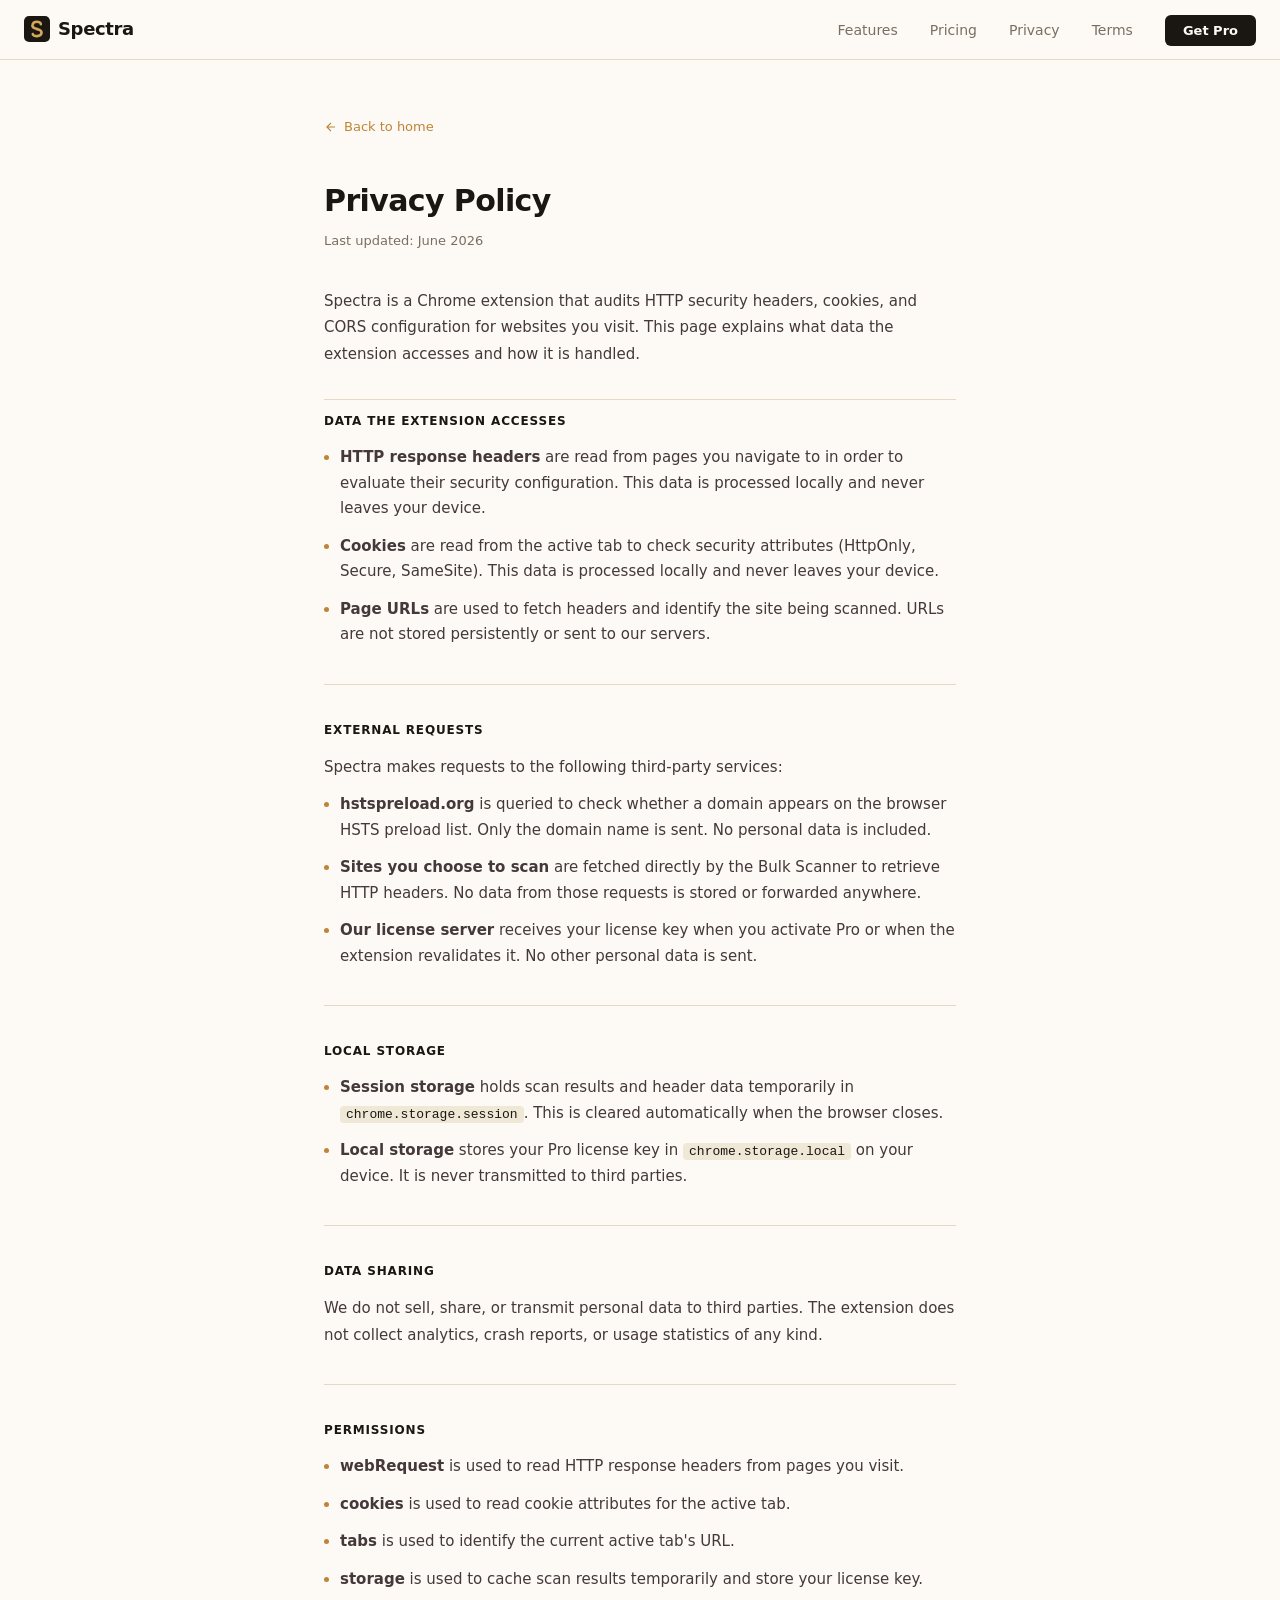
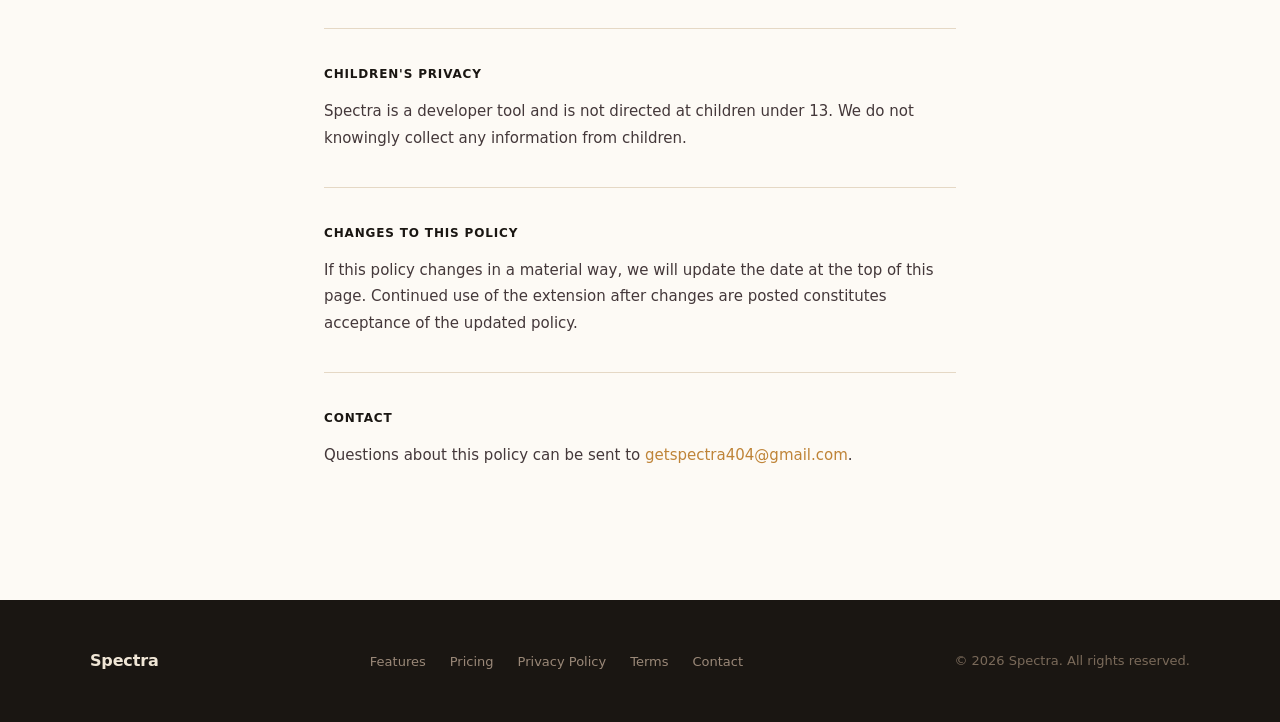
==== commit d4b6c83c: "Pre_Release_V1 Pre_Release_V1" ====
--- a/privacy-policy.html
+++ b/privacy-policy.html
@@ -12,8 +12,8 @@
 <nav>
   <a href="index.html" class="nav-logo">
     <svg class="nav-icon" viewBox="0 0 28 28" fill="none" xmlns="http://www.w3.org/2000/svg">
-      <rect width="28" height="28" rx="5.5" fill="#0c0a1a"/>
-      <g stroke="#a5b4fc" stroke-linecap="round" fill="none" stroke-width="2.8">
+      <rect width="28" height="28" rx="5.5" fill="#1a1612"/>
+      <g stroke="#d4a85a" stroke-linecap="round" fill="none" stroke-width="2.8">
         <path d="M18.1 8.9 C18.1 5.5 10.0 4.8 9.1 9.7 C8.4 13.0 14 13.8 14 13.8"/>
         <path d="M14 14.2 C14 14.2 19.5 14.9 18.8 18.6 C18.2 22.5 9.6 22.5 9.5 19.5"/>
       </g>
@@ -24,6 +24,7 @@
     <li><a href="index.html#features">Features</a></li>
     <li><a href="index.html#pricing">Pricing</a></li>
     <li><a href="privacy-policy.html">Privacy</a></li>
+    <li><a href="terms.html">Terms</a></li>
     <li><a href="index.html#pricing" class="nav-cta">Get Pro</a></li>
   </ul>
   <button class="nav-toggle" id="nav-toggle" aria-label="Toggle menu">
@@ -152,6 +153,7 @@
       <li><a href="index.html#features">Features</a></li>
       <li><a href="index.html#pricing">Pricing</a></li>
       <li><a href="privacy-policy.html">Privacy Policy</a></li>
+      <li><a href="terms.html">Terms</a></li>
       <li><a href="mailto:getspectra404@gmail.com">Contact</a></li>
     </ul>
     <p class="footer-copy">&copy; 2026 Spectra. All rights reserved.</p>
--- a/style.css
+++ b/style.css
@@ -1,19 +1,19 @@
 *, *::before, *::after { box-sizing: border-box; margin: 0; padding: 0; }
 
 :root {
-  --dark:        #0c0a1a;
-  --dark-2:      #1a1730;
-  --light:       #f9f8f6;
-  --white:       #ffffff;
-  --text:        #1c1917;
-  --text-muted:  #78716c;
-  --text-light:  #f5f5f4;
-  --text-dim:    #a8a29e;
-  --accent:      #6366f1;
-  --accent-h:    #4f46e5;
+  --dark:        #1a1612;
+  --dark-2:      #2e231a;
+  --light:       #f5ede0;
+  --white:       #fdfaf5;
+  --text:        #1a1612;
+  --text-muted:  #7a6e62;
+  --text-light:  #f0e6d6;
+  --text-dim:    #a09080;
+  --accent:      #bf8438;
+  --accent-h:    #a06e2a;
   --green:       #16a34a;
   --red:         #dc2626;
-  --border:      #e7e5e4;
+  --border:      #e5d8c5;
   --radius:      10px;
 }
 
@@ -32,7 +32,7 @@
   position: sticky;
   top: 0;
   z-index: 100;
-  background: rgba(255,255,255,0.92);
+  background: rgba(253,250,245,0.93);
   backdrop-filter: blur(12px);
   border-bottom: 1px solid var(--border);
   padding: 0 24px;
@@ -117,7 +117,7 @@
   margin-bottom: 20px;
 }
 
-.hero h1 span { color: #a5b4fc; }
+.hero h1 span { color: #d4a85a; }
 
 .hero-sub {
   font-size: 17px;
@@ -163,7 +163,7 @@
 .hero-note {
   margin-top: 16px;
   font-size: 12px;
-  color: #57534e;
+  color: #8a7868;
 }
 
 .mock-wrap {
@@ -192,11 +192,11 @@
 }
 
 .mock-bar-brand { font-size: 13px; font-weight: 600; }
-.mock-bar-url   { font-size: 11px; color: #64748b; }
+.mock-bar-url   { font-size: 11px; color: #9e8e7a; }
 
 .mock-score-section {
   padding: 12px 14px 10px;
-  border-bottom: 1px solid #f1f5f9;
+  border-bottom: 1px solid #ede8de;
 }
 
 .mock-score-lbl {
@@ -204,7 +204,7 @@
   font-weight: 600;
   text-transform: uppercase;
   letter-spacing: 0.07em;
-  color: #94a3b8;
+  color: #9e8e7a;
   margin-bottom: 6px;
 }
 
@@ -216,33 +216,33 @@
 }
 
 .mock-grade      { font-size: 22px; font-weight: 800; color: #16a34a; line-height: 1; }
-.mock-grade-desc { font-size: 13px; font-weight: 600; color: #374151; }
-.mock-score-num  { margin-left: auto; font-size: 16px; font-weight: 700; color: #111827; }
-
-.mock-progress { height: 3px; background: #f1f5f9; border-radius: 2px; }
+.mock-grade-desc { font-size: 13px; font-weight: 600; color: #2a2018; }
+.mock-score-num  { margin-left: auto; font-size: 16px; font-weight: 700; color: #1a1612; }
+
+.mock-progress { height: 3px; background: #ede8de; border-radius: 2px; }
 .mock-progress-fill { height: 100%; width: 84%; background: #16a34a; border-radius: 2px; }
 
 .mock-tabs {
   display: flex;
-  background: #f9fafb;
-  border-bottom: 1px solid #e5e7eb;
+  background: #f5ede0;
+  border-bottom: 1px solid #e5d8c5;
 }
 
 .mock-tab {
   padding: 7px 16px;
   font-size: 11px;
   font-weight: 600;
-  color: #6b7280;
+  color: #7a6e62;
   border-bottom: 2px solid transparent;
   margin-bottom: -1px;
 }
 
-.mock-tab.active { color: #111827; border-bottom-color: #111827; }
+.mock-tab.active { color: #1a1612; border-bottom-color: #1a1612; }
 
 .mock-tab .pro-tag {
   font-size: 8px;
-  background: #eef2ff;
-  color: #4338ca;
+  background: #fdf0d8;
+  color: #a07020;
   padding: 1px 4px;
   border-radius: 3px;
   margin-left: 4px;
@@ -256,7 +256,7 @@
   grid-template-columns: 22px 1fr 80px 60px;
   align-items: center;
   padding: 8px 14px;
-  border-bottom: 1px solid #f3f4f6;
+  border-bottom: 1px solid #ede8de;
   gap: 2px;
 }
 
@@ -267,7 +267,7 @@
 .mock-hname {
   font-size: 11px;
   font-weight: 500;
-  color: #111827;
+  color: #1a1612;
   overflow: hidden;
   text-overflow: ellipsis;
   white-space: nowrap;
@@ -338,7 +338,7 @@
   align-items: center;
   justify-content: center;
   margin-bottom: 14px;
-  background: #eef2ff;
+  background: #fdf0d8;
 }
 
 .feature-icon svg { width: 20px; height: 20px; stroke: var(--accent); }
@@ -353,20 +353,20 @@
   gap: 8px;
 }
 
+.feature-card p {
+  font-size: 13px;
+  color: var(--text-muted);
+  line-height: 1.65;
+}
+
 .pro-badge {
   font-size: 10px;
   font-weight: 700;
   letter-spacing: 0.04em;
-  background: #eef2ff;
-  color: #4338ca;
+  background: #fdf0d8;
+  color: #a07020;
   padding: 2px 6px;
   border-radius: 4px;
-}
-
-.feature-card p {
-  font-size: 13px;
-  color: var(--text-muted);
-  line-height: 1.65;
 }
 
 .pricing { background: var(--white); }
@@ -447,7 +447,7 @@
   width: 18px;
   height: 18px;
   border-radius: 50%;
-  background: #dcfce7;
+  background: #d6f0e2;
   display: flex;
   align-items: center;
   justify-content: center;
@@ -460,6 +460,29 @@
   height: 10px;
   stroke: var(--green);
   stroke-width: 2.5;
+}
+
+.pricing-features li .cross {
+  width: 18px;
+  height: 18px;
+  border-radius: 50%;
+  background: #fce8e8;
+  display: flex;
+  align-items: center;
+  justify-content: center;
+  flex-shrink: 0;
+  margin-top: 2px;
+}
+
+.pricing-features li .cross svg {
+  width: 10px;
+  height: 10px;
+  stroke: var(--red);
+  stroke-width: 2.5;
+}
+
+.pricing-features li.dim {
+  color: var(--text-muted);
 }
 
 .btn-pricing {
@@ -483,7 +506,7 @@
   border: 1px solid var(--border);
 }
 
-.btn-pricing-free:hover { background: #f0efed; }
+.btn-pricing-free:hover { background: #ede5d5; }
 
 .btn-pricing-pro {
   background: var(--accent);
@@ -519,14 +542,14 @@
 
 .footer-links a {
   font-size: 13px;
-  color: #57534e;
+  color: #9a8878;
   text-decoration: none;
   transition: color 0.15s;
 }
 
 .footer-links a:hover { color: var(--text-dim); }
 
-.footer-copy { font-size: 13px; color: #44403c; }
+.footer-copy { font-size: 13px; color: #7a6a5a; }
 
 .policy-page {
   max-width: 680px;
@@ -563,7 +586,7 @@
 
 .policy-intro {
   font-size: 15px;
-  color: #44403c;
+  color: #44383a;
   line-height: 1.75;
   margin-bottom: 40px;
   padding-bottom: 32px;
@@ -589,7 +612,7 @@
 
 .policy-page p {
   font-size: 15px;
-  color: #44403c;
+  color: #44383a;
   line-height: 1.75;
   margin-bottom: 12px;
 }
@@ -607,7 +630,7 @@
 
 .policy-page li {
   font-size: 15px;
-  color: #44403c;
+  color: #44383a;
   line-height: 1.7;
   padding-left: 16px;
   position: relative;
@@ -630,8 +653,8 @@
 code {
   font-family: 'SFMono-Regular', 'Menlo', 'Consolas', monospace;
   font-size: 13px;
-  background: #f0efed;
-  color: #1c1917;
+  background: #f0e8d6;
+  color: var(--text);
   padding: 1px 6px;
   border-radius: 4px;
 }
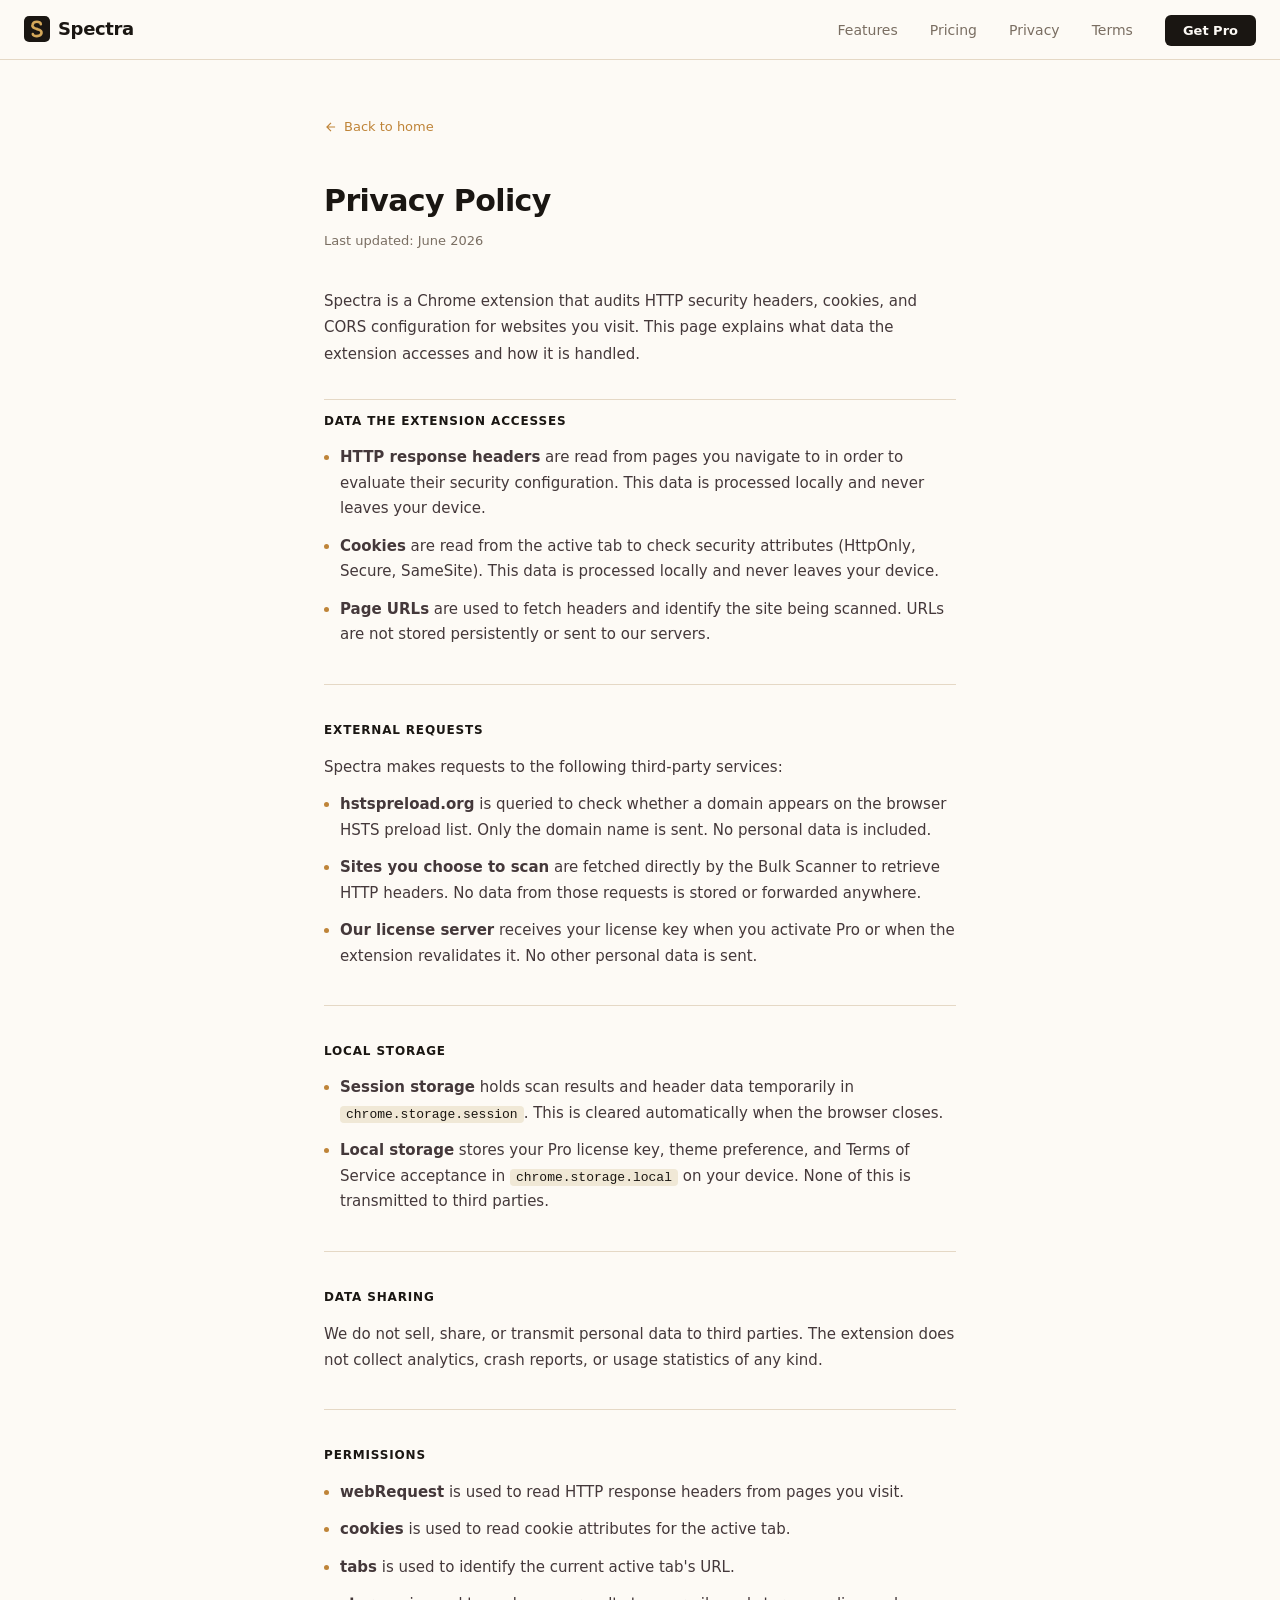
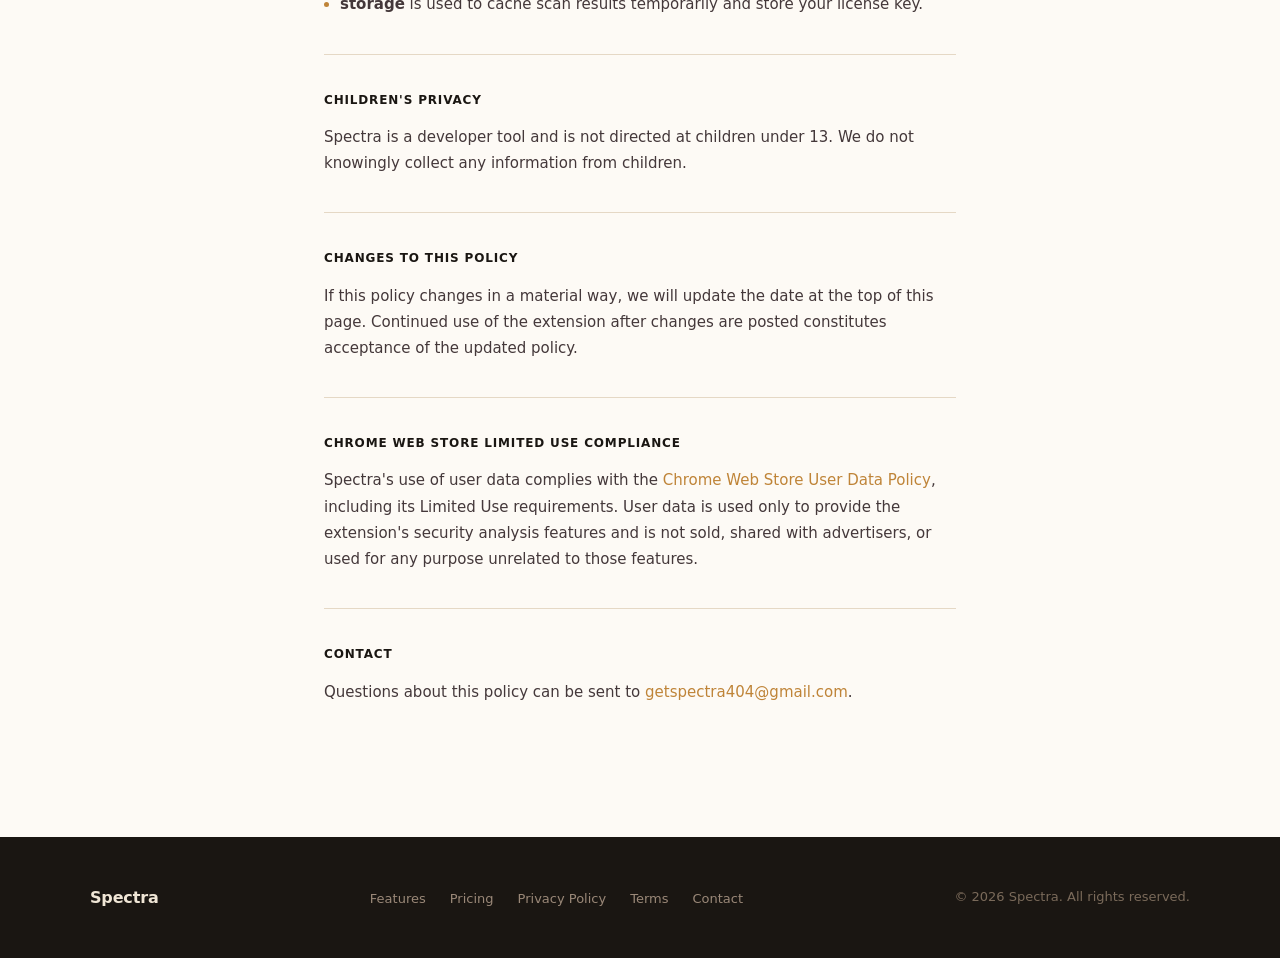
==== commit 56f489b2: "Pre_release_final Pre_release_final" ====
--- a/privacy-policy.html
+++ b/privacy-policy.html
@@ -3,7 +3,7 @@
 <head>
   <meta charset="UTF-8" />
   <meta name="viewport" content="width=device-width, initial-scale=1.0" />
-  <title>Privacy Policy — Spectra</title>
+  <title>Privacy Policy | Spectra</title>
   <meta http-equiv="Content-Security-Policy" content="default-src 'self'; script-src 'self'; connect-src 'self'; style-src 'self' 'unsafe-inline'; img-src 'self' data:">
   <link rel="stylesheet" href="style.css" />
 </head>
@@ -96,8 +96,9 @@
         <code>chrome.storage.session</code>. This is cleared automatically when the browser closes.
       </li>
       <li>
-        <strong>Local storage</strong> stores your Pro license key in
-        <code>chrome.storage.local</code> on your device. It is never transmitted to third parties.
+        <strong>Local storage</strong> stores your Pro license key, theme preference, and
+        Terms of Service acceptance in <code>chrome.storage.local</code> on your device.
+        None of this is transmitted to third parties.
       </li>
     </ul>
   </div>
@@ -137,6 +138,17 @@
   </div>
 
   <div class="policy-section">
+    <h2>Chrome Web Store Limited Use Compliance</h2>
+    <p>
+      Spectra's use of user data complies with the
+      <a href="https://developer.chrome.com/docs/webstore/program-policies/limited-use" target="_blank" rel="noopener">Chrome Web Store User Data Policy</a>,
+      including its Limited Use requirements. User data is used only to provide the
+      extension's security analysis features and is not sold, shared with advertisers,
+      or used for any purpose unrelated to those features.
+    </p>
+  </div>
+
+  <div class="policy-section">
     <h2>Contact</h2>
     <p>
       Questions about this policy can be sent to
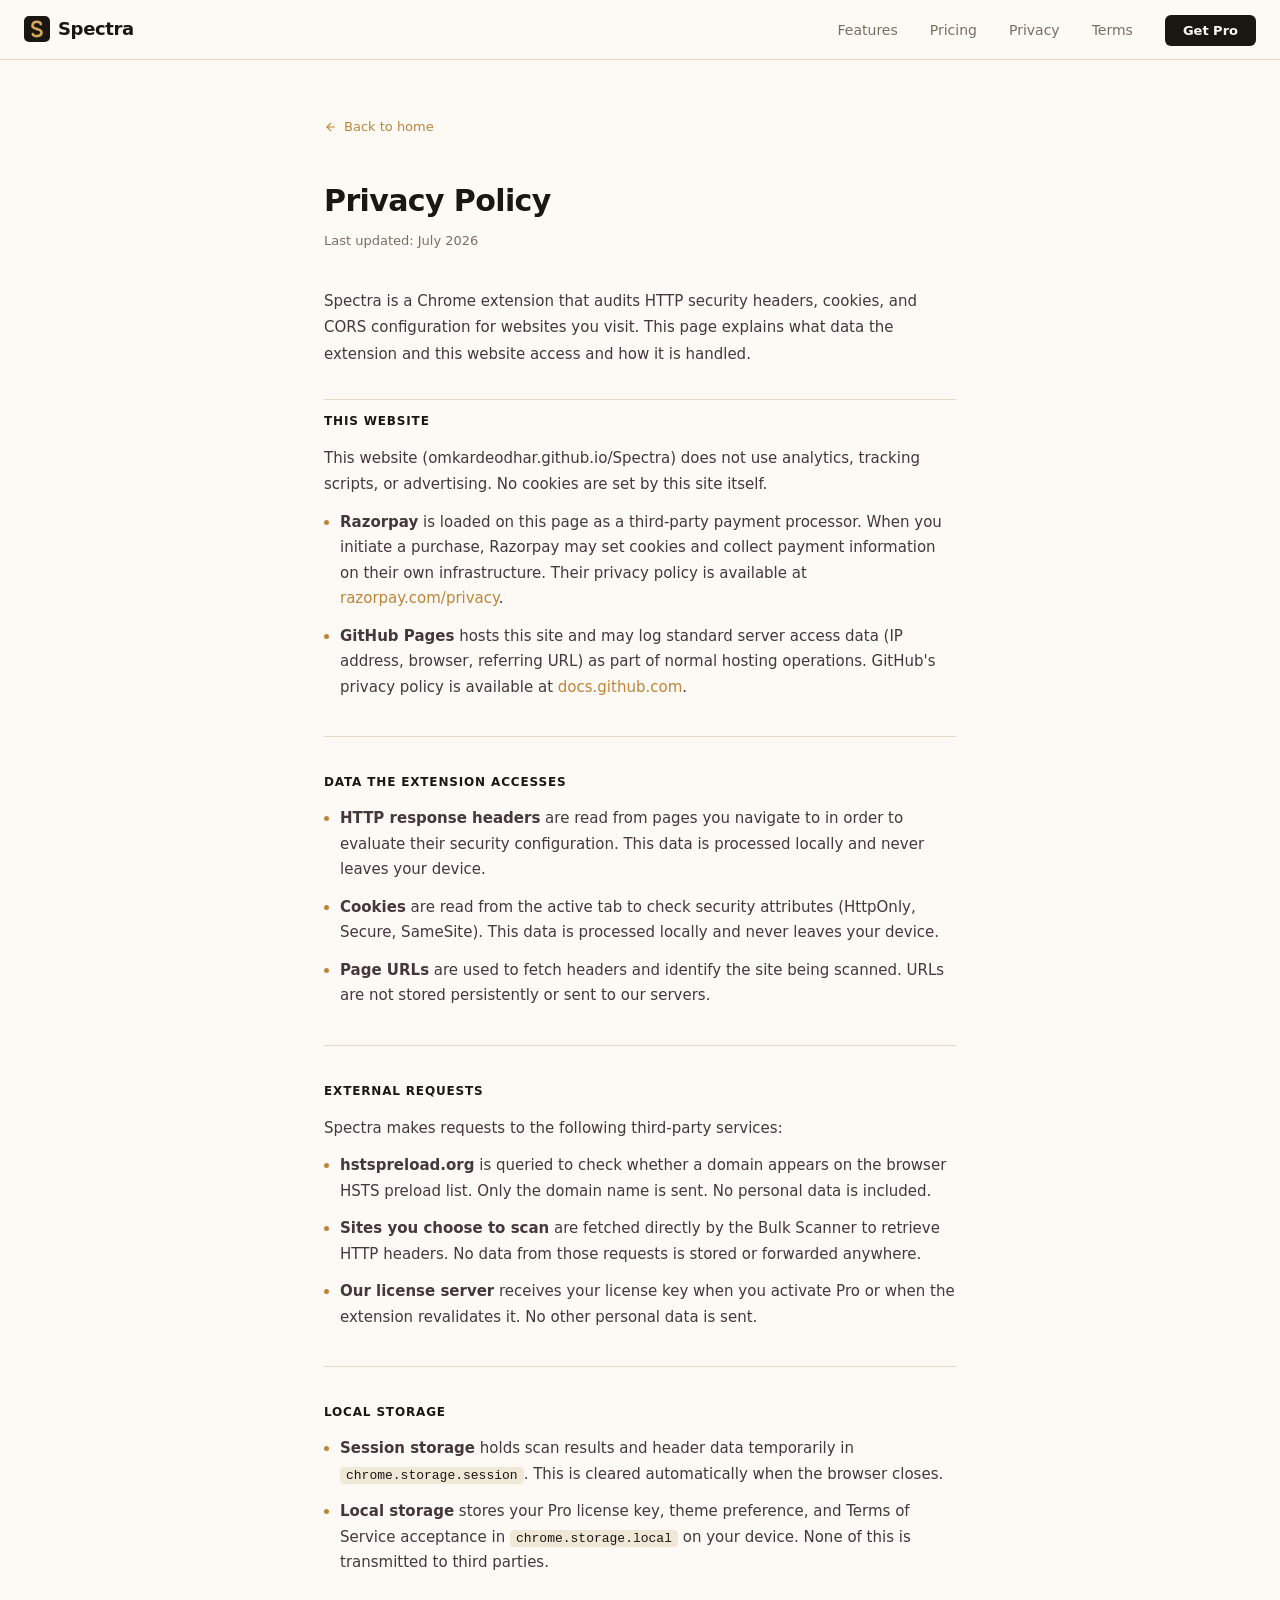
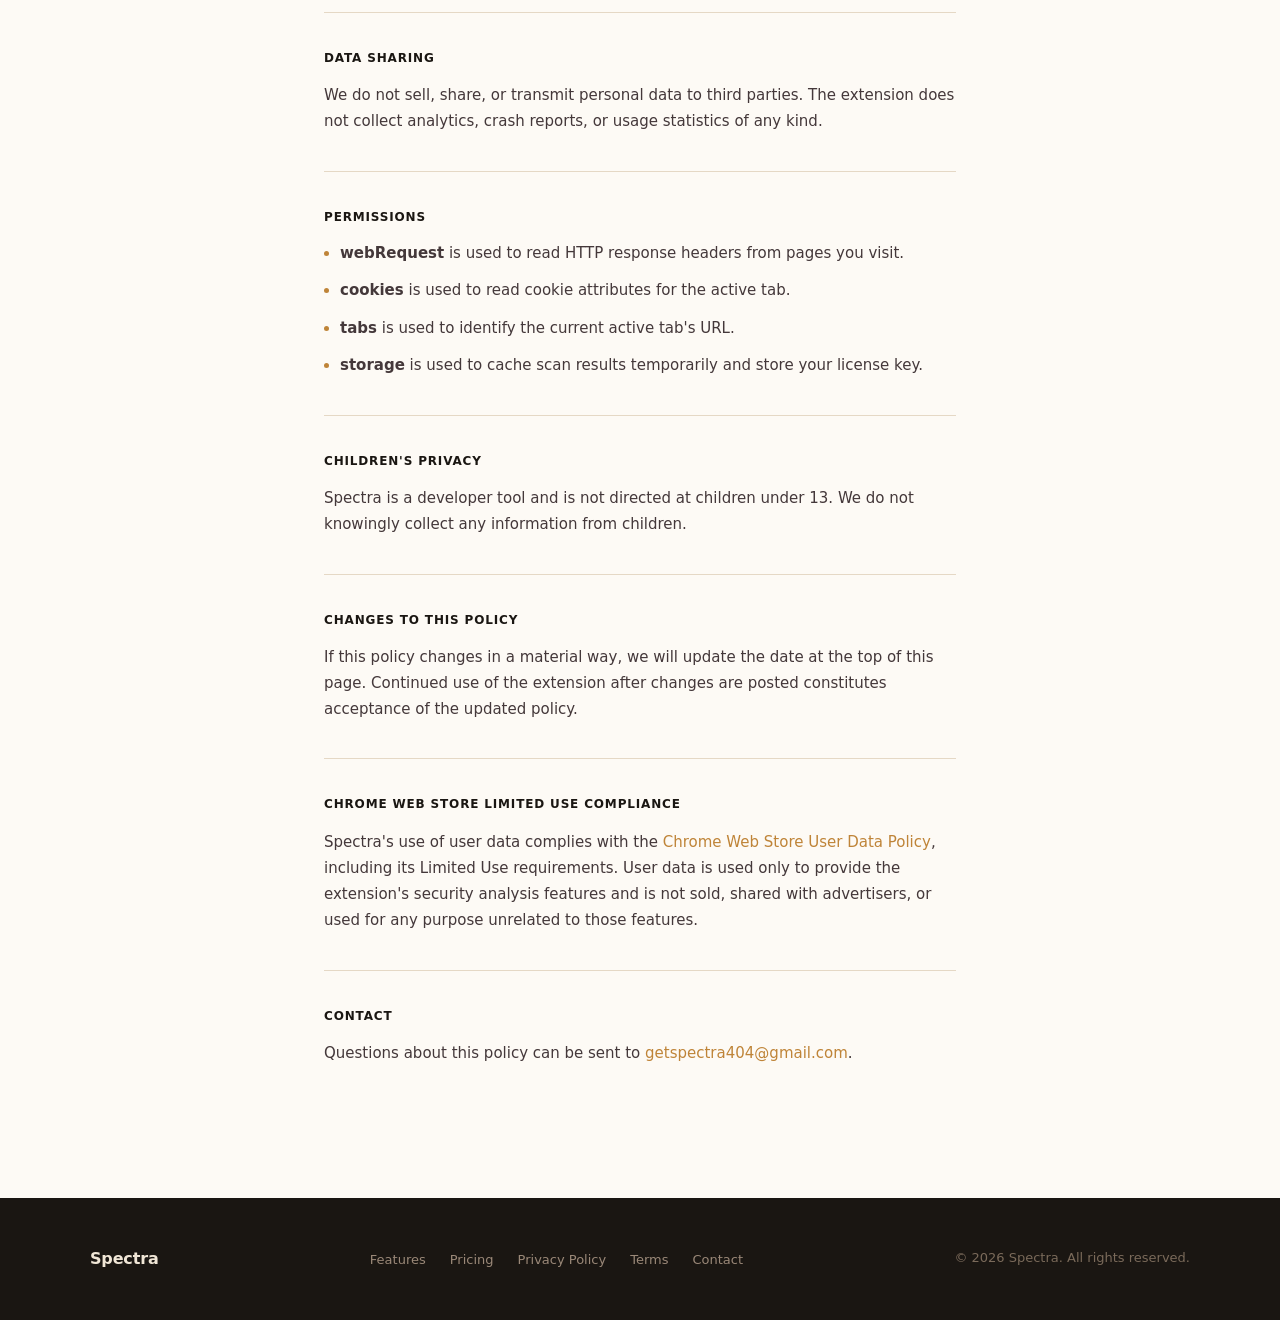
==== commit 9168b434: "Minor Changes Minor Changes" ====
--- a/privacy-policy.html
+++ b/privacy-policy.html
@@ -4,7 +4,8 @@
   <meta charset="UTF-8" />
   <meta name="viewport" content="width=device-width, initial-scale=1.0" />
   <title>Privacy Policy | Spectra</title>
-  <meta http-equiv="Content-Security-Policy" content="default-src 'self'; script-src 'self'; connect-src 'self'; style-src 'self' 'unsafe-inline'; img-src 'self' data:">
+  <meta http-equiv="Content-Security-Policy" content="default-src 'self'; script-src 'self'; connect-src 'self'; style-src 'self' 'unsafe-inline'; img-src 'self' data:; object-src 'none'; base-uri 'self'">
+  <link rel="icon" type="image/svg+xml" href="logo.svg">
   <link rel="stylesheet" href="style.css" />
 </head>
 <body>
@@ -42,13 +43,35 @@
   </a>
 
   <h1>Privacy Policy</h1>
-  <span class="policy-date">Last updated: June 2026</span>
+  <span class="policy-date">Last updated: July 2026</span>
 
   <p class="policy-intro">
     Spectra is a Chrome extension that audits HTTP security headers, cookies, and CORS
     configuration for websites you visit. This page explains what data the extension
-    accesses and how it is handled.
+    and this website access and how it is handled.
   </p>
+
+  <div class="policy-section">
+    <h2>This website</h2>
+    <p>
+      This website (omkardeodhar.github.io/Spectra) does not use analytics, tracking scripts,
+      or advertising. No cookies are set by this site itself.
+    </p>
+    <ul>
+      <li>
+        <strong>Razorpay</strong> is loaded on this page as a third-party payment processor.
+        When you initiate a purchase, Razorpay may set cookies and collect payment information
+        on their own infrastructure. Their privacy policy is available at
+        <a href="https://razorpay.com/privacy/" target="_blank" rel="noopener">razorpay.com/privacy</a>.
+      </li>
+      <li>
+        <strong>GitHub Pages</strong> hosts this site and may log standard server access data
+        (IP address, browser, referring URL) as part of normal hosting operations.
+        GitHub's privacy policy is available at
+        <a href="https://docs.github.com/en/site-policy/privacy-policies/github-general-privacy-statement" target="_blank" rel="noopener">docs.github.com</a>.
+      </li>
+    </ul>
+  </div>
 
   <div class="policy-section">
     <h2>Data the extension accesses</h2>
--- a/style.css
+++ b/style.css
@@ -98,12 +98,13 @@
 
 .hero {
   background: var(--dark);
-  padding: 96px 24px 80px;
+  padding: 80px 24px;
   display: flex;
   align-items: center;
   justify-content: center;
   gap: 64px;
   overflow: hidden;
+  min-height: 600px;
 }
 
 .hero-copy { max-width: 500px; }
@@ -168,31 +169,104 @@
 
 .mock-wrap {
   flex-shrink: 0;
-  perspective: 1000px;
+  perspective: 1200px;
+  position: relative;
+}
+
+.mock-glow {
+  position: absolute;
+  width: 460px;
+  height: 460px;
+  top: 50%;
+  left: 50%;
+  transform: translate(-50%, -50%);
+  background: radial-gradient(circle, rgba(212,168,90,0.18) 0%, transparent 70%);
+  border-radius: 50%;
+  pointer-events: none;
+  filter: blur(24px);
+}
+
+.mock-float-wrap {
+  opacity: 0;
+  transform: translateY(24px);
+  transition: opacity 0.7s ease, transform 0.9s cubic-bezier(0.2,0,0.2,1);
+}
+
+.mock-float-wrap.entered {
+  opacity: 1;
+  transform: translateY(0);
+  animation: mock-float 5s ease-in-out 0.9s infinite;
+}
+
+@keyframes mock-float {
+  0%, 100% { transform: translateY(0px); }
+  50%       { transform: translateY(-12px); }
 }
 
 .mock-popup {
-  width: 340px;
+  width: 420px;
+  height: 520px;
   background: var(--white);
   border-radius: 12px;
   overflow: hidden;
   box-shadow: 0 32px 80px rgba(0,0,0,0.5), 0 0 0 1px rgba(255,255,255,0.06);
   transform: rotateY(-6deg) rotateX(2deg);
   font-size: 12px;
+  line-height: 1.4;
   font-family: -apple-system, BlinkMacSystemFont, 'Segoe UI', system-ui, sans-serif;
-}
+  display: flex;
+  flex-direction: column;
+}
+
 
 .mock-bar {
   display: flex;
   align-items: center;
-  justify-content: space-between;
   padding: 10px 14px;
   background: var(--dark);
   color: var(--text-light);
-}
-
-.mock-bar-brand { font-size: 13px; font-weight: 600; }
-.mock-bar-url   { font-size: 11px; color: #9e8e7a; }
+  gap: 12px;
+  flex-shrink: 0;
+}
+
+.mock-bar-brand { font-size: 13px; font-weight: 600; white-space: nowrap; flex-shrink: 0; }
+.mock-bar-url   { font-size: 11px; color: #9e8e7a; flex: 1; overflow: hidden; text-overflow: ellipsis; white-space: nowrap; text-align: right; transition: opacity 0.4s ease; }
+
+.mock-theme-btn {
+  background: rgba(255,255,255,0.09);
+  border: 1px solid rgba(255,255,255,0.12);
+  color: #c8b89a;
+  padding: 5px 7px;
+  display: flex;
+  align-items: center;
+  flex-shrink: 0;
+  border-radius: 5px;
+  cursor: default;
+  position: relative;
+}
+
+.mock-ext-toggle { display: inline-flex; align-items: center; flex-shrink: 0; cursor: default; }
+.mock-ext-track {
+  width: 28px;
+  height: 16px;
+  background: #6b5a47;
+  border-radius: 8px;
+  position: relative;
+  transition: background 0.18s;
+}
+.mock-ext-track::after {
+  content: '';
+  position: absolute;
+  width: 11px;
+  height: 11px;
+  background: #c8b49a;
+  border-radius: 50%;
+  top: 2.5px;
+  left: 2.5px;
+  transition: left 0.18s, background 0.18s;
+}
+.mock-ext-track.on { background: #bf8438; }
+.mock-ext-track.on::after { left: 14.5px; background: #fff; }
 
 .mock-score-section {
   padding: 12px 14px 10px;
@@ -215,12 +289,30 @@
   margin-bottom: 8px;
 }
 
-.mock-grade      { font-size: 22px; font-weight: 800; color: #16a34a; line-height: 1; }
-.mock-grade-desc { font-size: 13px; font-weight: 600; color: #2a2018; }
-.mock-score-num  { margin-left: auto; font-size: 16px; font-weight: 700; color: #1a1612; }
+.mock-grade {
+  font-size: 22px; font-weight: 800; color: #c8bfb4; line-height: 1;
+  min-width: 20px; min-height: 22px; display: inline-block;
+  opacity: 0.5; transform: scale(0.9);
+  transition: opacity 0.45s ease, transform 0.45s cubic-bezier(0.34,1.56,0.64,1), color 0.3s ease;
+}
+.mock-grade.visible { opacity: 1; transform: scale(1); }
+
+.mock-grade-desc {
+  font-size: 13px; font-weight: 600; color: #c8bfb4;
+  opacity: 0.6;
+  transition: opacity 0.4s ease 0.1s, color 0.3s ease;
+}
+.mock-grade-desc.visible { opacity: 1; }
+
+.mock-score-num {
+  margin-left: auto; font-size: 16px; font-weight: 700; color: #c8bfb4;
+  opacity: 0.6;
+  transition: opacity 0.3s ease;
+}
+.mock-score-num.visible { opacity: 1; }
 
 .mock-progress { height: 3px; background: #ede8de; border-radius: 2px; }
-.mock-progress-fill { height: 100%; width: 84%; background: #16a34a; border-radius: 2px; }
+.mock-progress-fill { height: 100%; width: 0%; background: #16a34a; border-radius: 2px; transition: width 0.9s cubic-bezier(0.2,0,0.2,1); }
 
 .mock-tabs {
   display: flex;
@@ -235,6 +327,8 @@
   color: #7a6e62;
   border-bottom: 2px solid transparent;
   margin-bottom: -1px;
+  position: relative;
+  overflow: hidden;
 }
 
 .mock-tab.active { color: #1a1612; border-bottom-color: #1a1612; }
@@ -249,15 +343,42 @@
   font-weight: 700;
 }
 
-.mock-rows { list-style: none; }
+.mock-list-header {
+  display: grid;
+  grid-template-columns: 29px 1fr 38px 78px 56px;
+  padding: 6px 14px;
+  background: #f5ede0;
+  border-bottom: 1px solid #e5d8c5;
+  flex-shrink: 0;
+}
+.mock-list-header span {
+  font-size: 10px;
+  font-weight: 600;
+  text-transform: uppercase;
+  letter-spacing: 0.07em;
+  color: #9e8e7a;
+}
+.mock-list-header span:nth-child(3),
+.mock-list-header span:nth-child(4),
+.mock-list-header span:nth-child(5) { text-align: center; }
+
+.mock-content-area { flex: 1; overflow: hidden; min-height: 0; position: relative; }
+
+@keyframes mock-pane-in {
+  from { opacity: 0; }
+  to   { opacity: 1; }
+}
+.mock-tab-pane { display: none; flex-direction: column; height: 100%; }
+.mock-tab-pane.active { display: flex; animation: mock-pane-in 0.2s ease; }
+
+.mock-rows { list-style: none; flex: 1; overflow: hidden; min-height: 0; }
 
 .mock-row {
   display: grid;
-  grid-template-columns: 22px 1fr 80px 60px;
+  grid-template-columns: 29px 1fr 38px 78px 56px;
   align-items: center;
   padding: 8px 14px;
   border-bottom: 1px solid #ede8de;
-  gap: 2px;
 }
 
 .mock-dot { width: 7px; height: 7px; border-radius: 50%; }
@@ -265,13 +386,18 @@
 .mock-dot.red   { background: #dc2626; }
 
 .mock-hname {
-  font-size: 11px;
+  font-size: 12px;
   font-weight: 500;
   color: #1a1612;
   overflow: hidden;
   text-overflow: ellipsis;
   white-space: nowrap;
-}
+  padding-right: 8px;
+}
+
+.mock-pts            { font-size: 11px; font-weight: 700; text-align: center; }
+.pts-active          { color: #16a34a; }
+.pts-missing         { color: #b8a898; }
 
 .mock-risk            { font-size: 10px; font-weight: 600; text-align: center; }
 .mock-risk.high       { color: #b91c1c; }
@@ -659,16 +785,301 @@
   border-radius: 4px;
 }
 
+/* Mock animation */
+.mock-popup { position: relative; overflow: hidden; }
+
+.mock-scan-line {
+  position: absolute;
+  left: 0; right: 0; top: 0;
+  height: 2px;
+  background: linear-gradient(90deg, transparent 0%, #d4a85a 50%, transparent 100%);
+  pointer-events: none;
+  opacity: 0;
+  z-index: 10;
+}
+
+@keyframes mock-scan-sweep {
+  0%   { top: 0;    opacity: 1; }
+  90%  { opacity: 1; }
+  100% { top: 100%; opacity: 0; }
+}
+
+.mock-scan-line.scanning {
+  animation: mock-scan-sweep 1s cubic-bezier(0.4,0,0.6,1) forwards;
+}
+
+@keyframes mock-row-in {
+  from { opacity: 0.2; transform: translateY(5px); }
+  to   { opacity: 1; transform: translateY(0); }
+}
+
+.mock-row-anim { opacity: 0.2; }
+.mock-row-anim.visible { animation: mock-row-in 0.3s cubic-bezier(0.2,0,0.2,1) forwards; }
+
+/* Tap ripple */
+.mock-row-tap { position: relative; }
+.mock-row-tap.selected { background: #f5ede0; }
+
+@keyframes mock-tap-ripple {
+  0%   { transform: scale(0.3); opacity: 0.7; }
+  100% { transform: scale(2.8); opacity: 0; }
+}
+
+.mock-tap {
+  position: absolute;
+  right: 20px;
+  top: 50%;
+  width: 20px;
+  height: 20px;
+  margin-top: -10px;
+  border-radius: 50%;
+  background: rgba(191,132,56,0.4);
+  pointer-events: none;
+  animation: mock-tap-ripple 0.55s ease-out forwards;
+}
+.mock-tap.centered {
+  right: auto;
+  left: 50%;
+  margin-left: -10px;
+}
+
+/* Detail panel */
+.mock-detail-li {
+  list-style: none;
+  max-height: 0;
+  overflow: hidden;
+  transition: max-height 0.45s cubic-bezier(0.2,0,0.2,1);
+}
+
+.mock-detail-li.open { max-height: 240px; }
+
+.mock-detail-panel {
+  border-top: 2px solid #bf8438;
+  background: #f5ede0;
+  border-bottom: 1px solid #e5d8c5;
+}
+
+.mock-detail-top {
+  display: flex;
+  align-items: center;
+  justify-content: space-between;
+  padding: 10px 14px 5px;
+}
+
+.mock-detail-name {
+  font-size: 12px;
+  font-weight: 600;
+  color: #1a1612;
+}
+
+.mock-detail-badge {
+  font-size: 10px;
+  font-weight: 600;
+  padding: 2px 7px;
+  border-radius: 3px;
+  text-transform: uppercase;
+  letter-spacing: 0.04em;
+  background: #fee2e2;
+  color: #991b1b;
+}
+
+.mock-detail-desc {
+  padding: 0 14px 10px;
+  font-size: 12px;
+  color: #2a2018;
+  line-height: 1.55;
+  border-bottom: 1px solid #e5d8c5;
+  margin: 0;
+}
+
+.mock-detail-body { padding: 10px 14px 12px; }
+
+.mock-dtabs {
+  display: flex;
+  gap: 4px;
+  margin-bottom: 8px;
+}
+
+.mock-dtab {
+  font-size: 11px;
+  font-weight: 500;
+  padding: 3px 10px;
+  border-radius: 3px;
+  border: 1px solid #e5d8c5;
+  background: #fdfaf5;
+  color: #2a2018;
+}
+
+.mock-dtab.active {
+  background: #1a1612;
+  color: #f0e6d6;
+  border-color: #1a1612;
+}
+
+.mock-snippet {
+  font-family: 'SFMono-Regular', 'Menlo', 'Consolas', monospace;
+  font-size: 11px;
+  color: #1a1612;
+  background: #ede8de;
+  padding: 7px 10px;
+  border-radius: 4px;
+  white-space: pre;
+  line-height: 1.5;
+  margin: 0;
+  overflow: hidden;
+}
+
+.mock-cookie-item {
+  border-bottom: 1px solid #ede8de;
+  padding: 8px 14px;
+}
+
+.mock-cookie-name-row {
+  display: flex;
+  align-items: center;
+  gap: 7px;
+  margin-bottom: 4px;
+}
+
+.mock-cookie-name {
+  font-size: 12px;
+  font-weight: 600;
+  color: #1a1612;
+  font-family: 'SFMono-Regular', 'Menlo', 'Consolas', monospace;
+}
+
+.mock-cookie-flags {
+  display: flex;
+  gap: 4px;
+  flex-wrap: wrap;
+  margin-bottom: 4px;
+}
+
+.mock-flag-chip {
+  font-size: 10px;
+  font-weight: 600;
+  padding: 1px 5px;
+  border-radius: 3px;
+}
+
+.mock-flag-ok      { background: #dcfce7; color: #166534; }
+.mock-flag-missing { background: #fee2e2; color: #991b1b; }
+.mock-flag-warn    { background: #fdf0d8; color: #92400e; }
+
+.mock-cookie-issues { margin-top: 3px; }
+
+.mock-cookie-issue {
+  font-size: 11px;
+  color: #7a6e62;
+  display: flex;
+  align-items: flex-start;
+  gap: 5px;
+  margin-bottom: 2px;
+  line-height: 1.4;
+}
+
+.mock-cookie-issue-dot {
+  width: 4px;
+  height: 4px;
+  border-radius: 50%;
+  background: #d97706;
+  margin-top: 5px;
+  flex-shrink: 0;
+}
+
+.mock-footer {
+  display: flex;
+  align-items: center;
+  justify-content: space-between;
+  padding: 9px 14px;
+  border-top: 1px solid #e5d8c5;
+  background: #f5ede0;
+  flex-shrink: 0;
+  gap: 8px;
+}
+.mock-footer-left  { display: flex; align-items: center; gap: 8px; }
+.mock-footer-right { display: flex; gap: 6px; }
+.mock-btn {
+  font-family: inherit;
+  font-weight: 500;
+  border-radius: 4px;
+  border: 1px solid transparent;
+  cursor: default;
+  white-space: nowrap;
+  font-size: 11px;
+  padding: 5px 10px;
+}
+.mock-btn-pro     { background: #bf8438; color: #fff; border-color: #bf8438; }
+.mock-btn-upgrade { background: none; border: none; color: #7a6e62; padding: 4px 0; font-size: 11px; }
+.mock-btn-ghost   { background: #fdfaf5; border-color: #e5d8c5; color: #2a2018; font-size: 12px; padding: 6px 13px; }
+.mock-btn-solid   { background: #1a1612; border-color: #1a1612; color: #f0e6d6; font-size: 12px; padding: 6px 13px; }
+.mock-btn .mock-pro-tag {
+  display: inline-block;
+  font-size: 9px;
+  font-weight: 700;
+  letter-spacing: 0.06em;
+  background: rgba(255,255,255,0.18);
+  color: rgba(255,255,255,0.85);
+  padding: 1px 4px;
+  border-radius: 3px;
+  margin-left: 4px;
+  vertical-align: middle;
+}
+
+/* ── Mock dark mode ── */
+.mock-popup.mock-dark { background: #1e1e1e; color: #f0f0f0; }
+
+.mock-popup.mock-dark .mock-score-section { border-bottom-color: #363636; }
+.mock-popup.mock-dark .mock-score-lbl     { color: #888; }
+.mock-popup.mock-dark .mock-progress      { background: #363636; }
+
+.mock-popup.mock-dark .mock-tabs          { background: #262626; border-bottom-color: #363636; }
+.mock-popup.mock-dark .mock-tab           { color: #666; }
+.mock-popup.mock-dark .mock-tab.active    { color: #f0f0f0; border-bottom-color: #d4a85a; }
+.mock-popup.mock-dark .mock-tab .pro-tag  { background: #2e2410; color: #d4a85a; }
+
+.mock-popup.mock-dark .mock-list-header          { background: #262626; border-bottom-color: #363636; }
+.mock-popup.mock-dark .mock-list-header span     { color: #555; }
+.mock-popup.mock-dark .mock-row                  { border-bottom-color: #2e2e2e; }
+.mock-popup.mock-dark .mock-row-tap.selected     { background: #2e2410; }
+.mock-popup.mock-dark .mock-hname                { color: #f0f0f0; }
+.mock-popup.mock-dark .pts-missing               { color: #555; }
+
+.mock-popup.mock-dark .mock-detail-panel  { background: #262626; border-top-color: #d4a85a; border-bottom-color: #363636; }
+.mock-popup.mock-dark .mock-detail-name   { color: #f0f0f0; }
+.mock-popup.mock-dark .mock-detail-badge  { background: #3a1010; color: #f87171; }
+.mock-popup.mock-dark .mock-detail-desc   { color: #aaa; border-bottom-color: #363636; }
+.mock-popup.mock-dark .mock-dtab          { background: #262626; color: #aaa; border-color: #363636; }
+.mock-popup.mock-dark .mock-dtab.active   { background: #f0f0f0; color: #1e1e1e; border-color: #f0f0f0; }
+.mock-popup.mock-dark .mock-snippet       { background: #2e2e2e; color: #e0e0e0; }
+
+.mock-popup.mock-dark .mock-footer        { background: #262626; border-top-color: #363636; }
+.mock-popup.mock-dark .mock-btn-ghost     { background: #262626; border-color: #363636; color: #ccc; }
+.mock-popup.mock-dark .mock-btn-solid     { background: #f0f0f0; color: #1e1e1e; border-color: #f0f0f0; }
+.mock-popup.mock-dark .mock-btn-upgrade   { color: #666; }
+
+.mock-popup.mock-dark .mock-cookie-item       { border-bottom-color: #2e2e2e; }
+.mock-popup.mock-dark .mock-cookie-name       { color: #f0f0f0; }
+.mock-popup.mock-dark .mock-cookie-issue      { color: #888; }
+
+/* Smooth theme switch — applied briefly via JS */
+.mock-popup.mock-theme-transition,
+.mock-popup.mock-theme-transition * {
+  transition-property: background-color, color, border-color !important;
+  transition-duration: 0.35s !important;
+  transition-timing-function: ease !important;
+}
+
 @media (max-width: 900px) {
   .hero {
     flex-direction: column;
     padding: 64px 24px 56px;
     text-align: center;
     gap: 48px;
+    min-height: auto;
   }
   .hero-sub { margin: 0 auto 36px; }
   .hero-actions { justify-content: center; }
-  .mock-wrap { display: none; }
   .features-grid { grid-template-columns: 1fr 1fr; }
   .section-heading { font-size: 26px; }
   .hero h1 { font-size: 36px; }
@@ -694,3 +1105,31 @@
   .footer-inner  { flex-direction: column; align-items: flex-start; gap: 16px; }
   section { padding: 64px 24px; }
 }
+
+/* Scale down the mock popup for phone viewports */
+@media (max-width: 600px) {
+  .mock-popup {
+    transform: scale(0.85) rotateY(-6deg) rotateX(2deg);
+    transform-origin: top center;
+  }
+  .mock-float-wrap { margin-bottom: -78px; }
+  .mock-glow { width: 380px; height: 380px; }
+}
+
+@media (max-width: 468px) {
+  .mock-popup {
+    transform: scale(0.78) rotateY(-6deg) rotateX(2deg);
+    transform-origin: top center;
+  }
+  .mock-float-wrap { margin-bottom: -114px; }
+  .mock-glow { width: 340px; height: 340px; }
+}
+
+@media (max-width: 380px) {
+  .mock-popup {
+    transform: scale(0.66) rotateY(-6deg) rotateX(2deg);
+    transform-origin: top center;
+  }
+  .mock-float-wrap { margin-bottom: -177px; }
+  .mock-glow { width: 280px; height: 280px; }
+}
